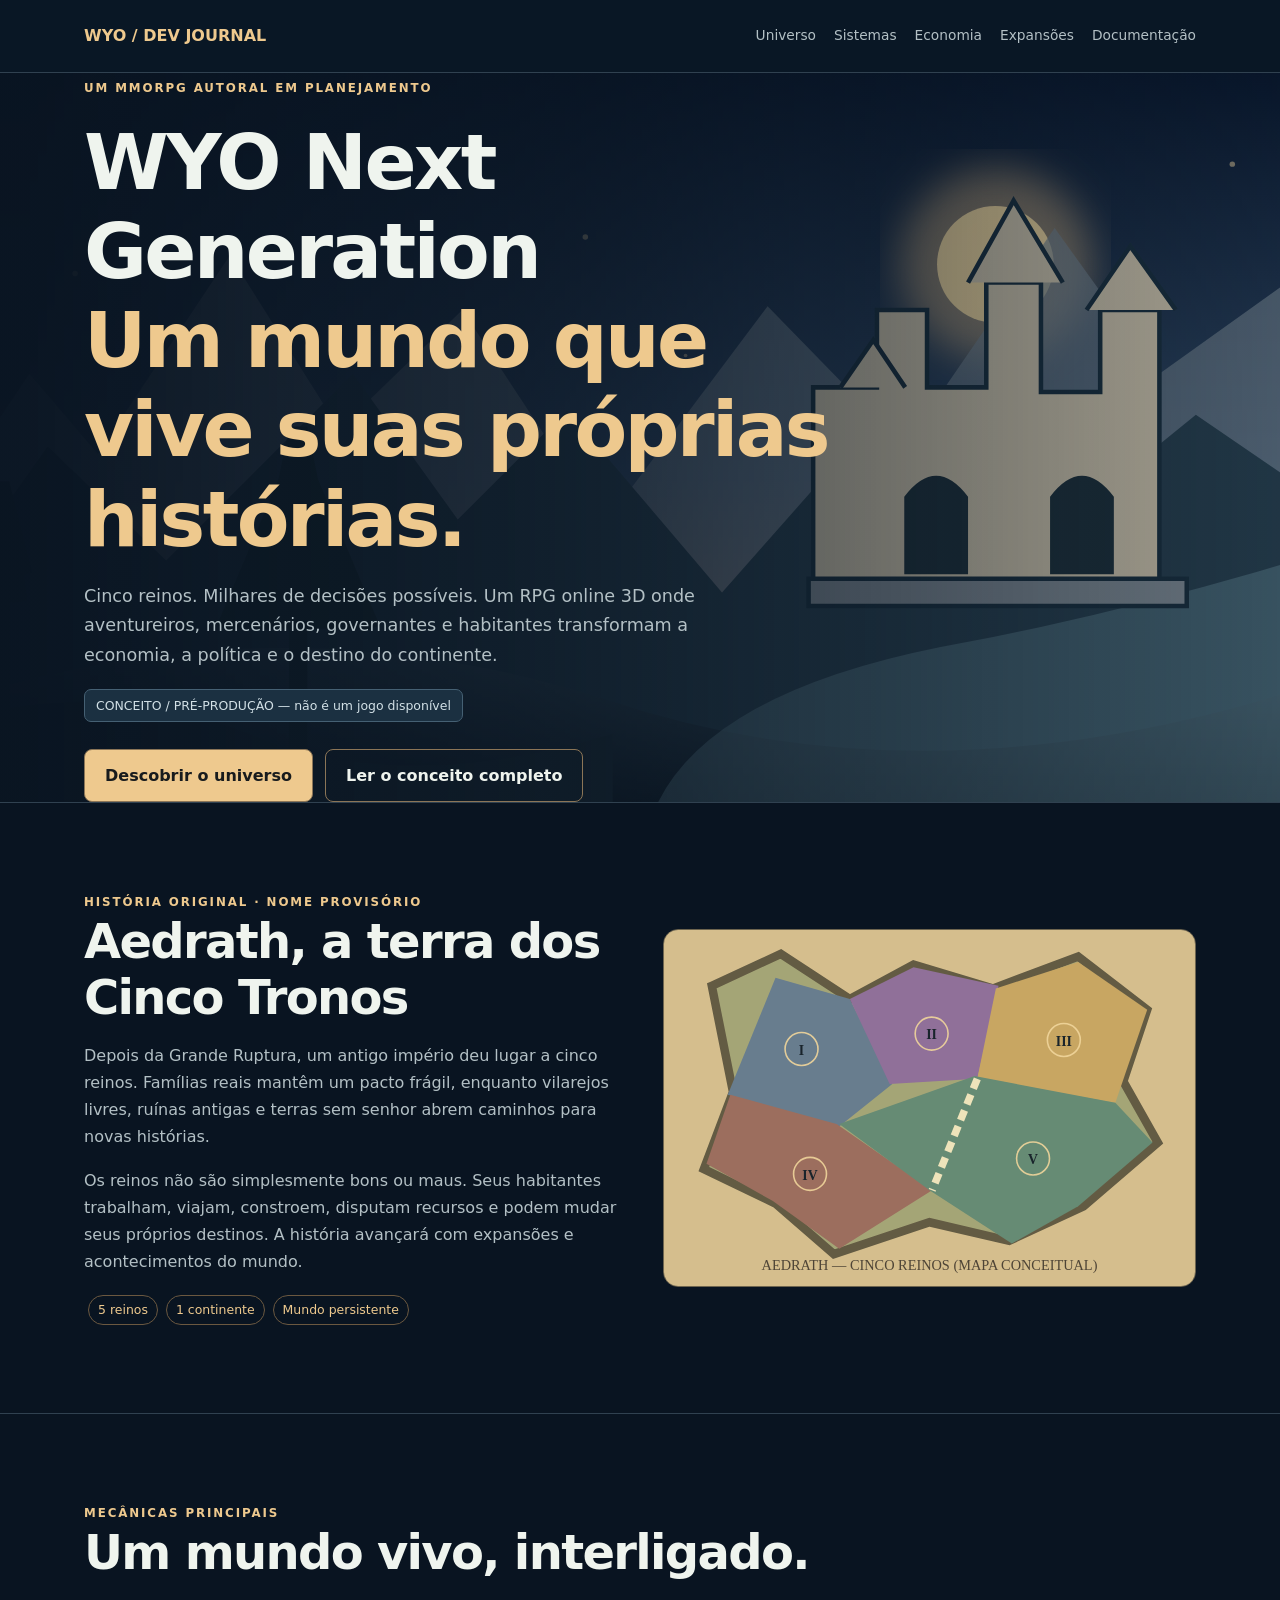
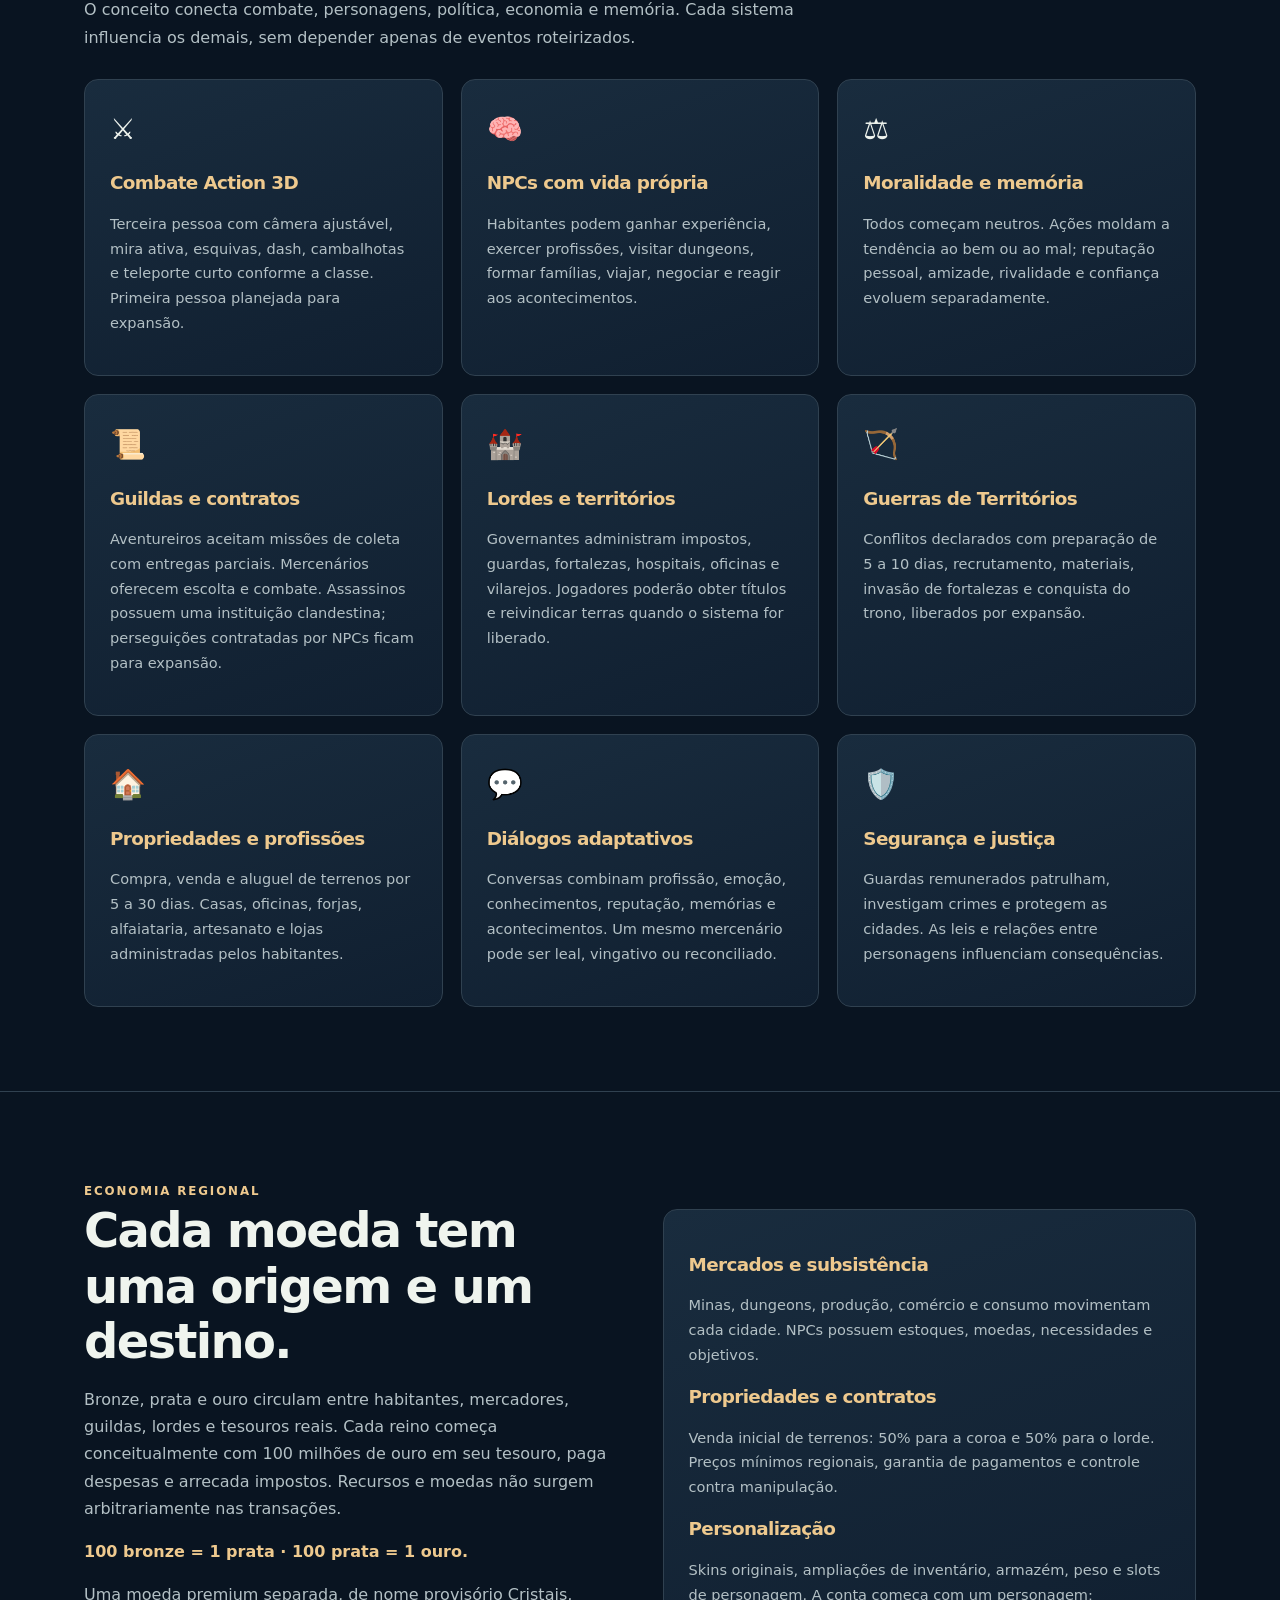
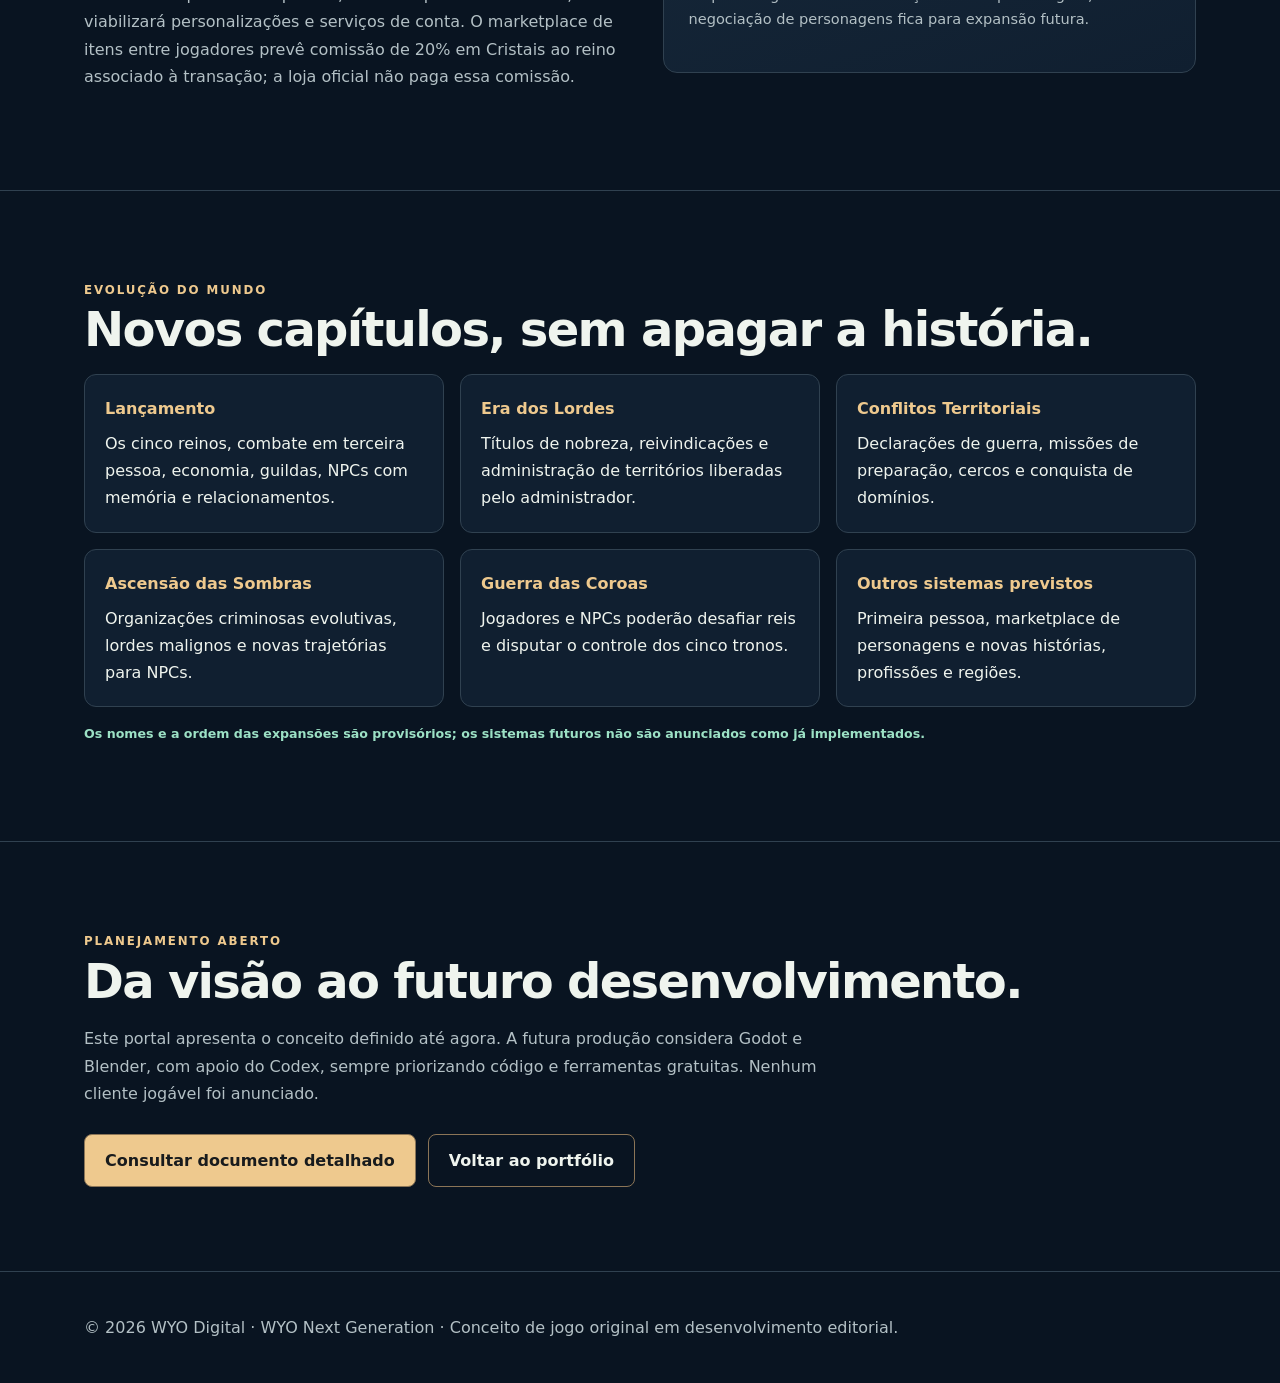
==== assets/mmorpg/index.html @ 7e78a0c2 "feat: adicionar página ilustrada de conceito MMORPG" ====
<!doctype html><html lang="pt-BR"><head><meta charset="utf-8"><meta name="viewport" content="width=device-width,initial-scale=1"><meta name="theme-color" content="#0a1421"><meta name="description" content="WYO Next Generation: conceito original de MMORPG 3D com cinco reinos, combate action, NPCs vivos, economia e política dinâmica."><title>WYO Next Generation — Um Mundo Vivo</title><style>
:root{--bg:#091421;--panel:#101f30;--panel2:#192c3e;--text:#eff4ee;--muted:#b3c0c5;--gold:#eec98e;--line:#304150;--mint:#9ce1c5}*{box-sizing:border-box}html{scroll-behavior:smooth}body{margin:0;background:var(--bg);font:16px/1.7 system-ui,-apple-system,Segoe UI,sans-serif;color:var(--text)}a{color:inherit;text-decoration:none}.wrap{max-width:1160px;margin:auto;padding:0 24px}header{position:sticky;top:0;z-index:5;background:#0a1826ee;backdrop-filter:blur(12px);border-bottom:1px solid var(--line)}header .wrap{display:flex;justify-content:space-between;align-items:center;gap:18px;min-height:72px}nav{display:flex;flex-wrap:wrap;gap:18px}nav a{color:var(--muted);font-size:.86rem}.brand{font-weight:800;color:var(--gold)}.hero{min-height:615px;background:linear-gradient(90deg,#091421f5 2%,#091421bc 40%,#09142125),url('hero.svg') center/cover;display:flex;align-items:center;border-bottom:1px solid var(--line)}.hero .wrap{width:100%}.eyebrow{font-weight:800;letter-spacing:.16em;text-transform:uppercase;font-size:.74rem;color:var(--gold)}h1,h2,h3{line-height:1.16;letter-spacing:-.035em}h1{font-size:clamp(2.6rem,6vw,5.4rem);max-width:780px;margin:18px 0}h2{font-size:clamp(1.85rem,3.8vw,3rem);margin:0 0 16px}h3{font-size:1.15rem;color:var(--gold)}p{color:var(--muted)}.lead{font-size:1.1rem;max-width:690px}.actions{display:flex;flex-wrap:wrap;gap:12px;margin-top:27px}.btn{display:inline-block;padding:12px 20px;border-radius:8px;font-weight:750;border:1px solid #8b7557}.btn.primary{background:var(--gold);color:#181b1d}.notice{display:inline-block;background:#1b3041;border:1px solid #456073;padding:5px 11px;border-radius:7px;color:#d2e0e6;font-size:.78rem}.section{padding:84px 0;border-bottom:1px solid var(--line)}.intro{max-width:780px}.grid{display:grid;grid-template-columns:repeat(3,minmax(0,1fr));gap:18px;margin-top:28px}.card{border:1px solid var(--line);border-radius:14px;padding:25px;background:linear-gradient(160deg,var(--panel2),var(--panel));min-height:185px}.card p{font-size:.91rem}.card .ico{font-size:1.8rem}.two{display:grid;grid-template-columns:1fr 1fr;align-items:center;gap:45px}.map{width:100%;border-radius:15px;border:1px solid #6e654f}.pill{display:inline-block;color:var(--gold);border:1px solid #6b5840;border-radius:20px;font-size:.78rem;padding:3px 9px;margin:4px}.steps{list-style:none;padding:0;display:grid;grid-template-columns:repeat(3,1fr);gap:16px}.steps li{background:var(--panel);border:1px solid var(--line);border-radius:12px;padding:20px}.steps strong{display:block;color:var(--gold);margin-bottom:8px}.meta{color:var(--mint);font-size:.79rem;font-weight:700}footer{padding:42px 0;color:var(--muted)}@media(max-width:760px){header .wrap{align-items:start;flex-direction:column;padding:14px 20px}nav{gap:10px}.hero{min-height:530px;background-position:60% center}.two,.grid,.steps{grid-template-columns:1fr}.section{padding:54px 0}.wrap{padding:0 19px}}
</style></head><body><header><div class="wrap"><a class="brand" href="/">WYO / DEV JOURNAL</a><nav aria-label="Navegação"><a href="#universo">Universo</a><a href="#sistemas">Sistemas</a><a href="#economia">Economia</a><a href="#expansoes">Expansões</a><a href="#documentacao">Documentação</a></nav></div></header>
<main><section class="hero"><div class="wrap"><span class="eyebrow">Um MMORPG autoral em planejamento</span><h1>WYO Next Generation<br><span style="color:var(--gold)">Um mundo que vive suas próprias histórias.</span></h1><p class="lead">Cinco reinos. Milhares de decisões possíveis. Um RPG online 3D onde aventureiros, mercenários, governantes e habitantes transformam a economia, a política e o destino do continente.</p><span class="notice">CONCEITO / PRÉ-PRODUÇÃO — não é um jogo disponível</span><div class="actions"><a class="btn primary" href="#sistemas">Descobrir o universo</a><a class="btn" href="#documentacao">Ler o conceito completo</a></div></div></section>
<section class="section" id="universo"><div class="wrap two"><div><span class="eyebrow">História original · Nome provisório</span><h2>Aedrath, a terra dos Cinco Tronos</h2><p>Depois da Grande Ruptura, um antigo império deu lugar a cinco reinos. Famílias reais mantêm um pacto frágil, enquanto vilarejos livres, ruínas antigas e terras sem senhor abrem caminhos para novas histórias.</p><p>Os reinos não são simplesmente bons ou maus. Seus habitantes trabalham, viajam, constroem, disputam recursos e podem mudar seus próprios destinos. A história avançará com expansões e acontecimentos do mundo.</p><span class="pill">5 reinos</span><span class="pill">1 continente</span><span class="pill">Mundo persistente</span></div><img class="map" src="mapa.svg" alt="Mapa conceitual ilustrativo com cinco regiões do continente de Aedrath"></div></section>
<section class="section" id="sistemas"><div class="wrap"><span class="eyebrow">Mecânicas principais</span><h2>Um mundo vivo, interligado.</h2><p class="intro">O conceito conecta combate, personagens, política, economia e memória. Cada sistema influencia os demais, sem depender apenas de eventos roteirizados.</p><div class="grid">
<article class="card"><div class="ico">⚔️</div><h3>Combate Action 3D</h3><p>Terceira pessoa com câmera ajustável, mira ativa, esquivas, dash, cambalhotas e teleporte curto conforme a classe. Primeira pessoa planejada para expansão.</p></article>
<article class="card"><div class="ico">🧠</div><h3>NPCs com vida própria</h3><p>Habitantes podem ganhar experiência, exercer profissões, visitar dungeons, formar famílias, viajar, negociar e reagir aos acontecimentos.</p></article>
<article class="card"><div class="ico">⚖️</div><h3>Moralidade e memória</h3><p>Todos começam neutros. Ações moldam a tendência ao bem ou ao mal; reputação pessoal, amizade, rivalidade e confiança evoluem separadamente.</p></article>
<article class="card"><div class="ico">📜</div><h3>Guildas e contratos</h3><p>Aventureiros aceitam missões de coleta com entregas parciais. Mercenários oferecem escolta e combate. Assassinos possuem uma instituição clandestina; perseguições contratadas por NPCs ficam para expansão.</p></article>
<article class="card"><div class="ico">🏰</div><h3>Lordes e territórios</h3><p>Governantes administram impostos, guardas, fortalezas, hospitais, oficinas e vilarejos. Jogadores poderão obter títulos e reivindicar terras quando o sistema for liberado.</p></article>
<article class="card"><div class="ico">🏹</div><h3>Guerras de Territórios</h3><p>Conflitos declarados com preparação de 5 a 10 dias, recrutamento, materiais, invasão de fortalezas e conquista do trono, liberados por expansão.</p></article>
<article class="card"><div class="ico">🏠</div><h3>Propriedades e profissões</h3><p>Compra, venda e aluguel de terrenos por 5 a 30 dias. Casas, oficinas, forjas, alfaiataria, artesanato e lojas administradas pelos habitantes.</p></article>
<article class="card"><div class="ico">💬</div><h3>Diálogos adaptativos</h3><p>Conversas combinam profissão, emoção, conhecimentos, reputação, memórias e acontecimentos. Um mesmo mercenário pode ser leal, vingativo ou reconciliado.</p></article>
<article class="card"><div class="ico">🛡️</div><h3>Segurança e justiça</h3><p>Guardas remunerados patrulham, investigam crimes e protegem as cidades. As leis e relações entre personagens influenciam consequências.</p></article>
</div></div></section>
<section class="section" id="economia"><div class="wrap two"><div><span class="eyebrow">Economia regional</span><h2>Cada moeda tem uma origem e um destino.</h2><p>Bronze, prata e ouro circulam entre habitantes, mercadores, guildas, lordes e tesouros reais. Cada reino começa conceitualmente com 100 milhões de ouro em seu tesouro, paga despesas e arrecada impostos. Recursos e moedas não surgem arbitrariamente nas transações.</p><p><strong style="color:var(--gold)">100 bronze = 1 prata · 100 prata = 1 ouro.</strong></p><p>Uma moeda premium separada, de nome provisório Cristais, viabilizará personalizações e serviços de conta. O marketplace de itens entre jogadores prevê comissão de 20% em Cristais ao reino associado à transação; a loja oficial não paga essa comissão.</p></div><div class="card"><h3>Mercados e subsistência</h3><p>Minas, dungeons, produção, comércio e consumo movimentam cada cidade. NPCs possuem estoques, moedas, necessidades e objetivos.</p><h3>Propriedades e contratos</h3><p>Venda inicial de terrenos: 50% para a coroa e 50% para o lorde. Preços mínimos regionais, garantia de pagamentos e controle contra manipulação.</p><h3>Personalização</h3><p>Skins originais, ampliações de inventário, armazém, peso e slots de personagem. A conta começa com um personagem; negociação de personagens fica para expansão futura.</p></div></div></section>
<section class="section" id="expansoes"><div class="wrap"><span class="eyebrow">Evolução do mundo</span><h2>Novos capítulos, sem apagar a história.</h2><ol class="steps"><li><strong>Lançamento</strong>Os cinco reinos, combate em terceira pessoa, economia, guildas, NPCs com memória e relacionamentos.</li><li><strong>Era dos Lordes</strong>Títulos de nobreza, reivindicações e administração de territórios liberadas pelo administrador.</li><li><strong>Conflitos Territoriais</strong>Declarações de guerra, missões de preparação, cercos e conquista de domínios.</li><li><strong>Ascensão das Sombras</strong>Organizações criminosas evolutivas, lordes malignos e novas trajetórias para NPCs.</li><li><strong>Guerra das Coroas</strong>Jogadores e NPCs poderão desafiar reis e disputar o controle dos cinco tronos.</li><li><strong>Outros sistemas previstos</strong>Primeira pessoa, marketplace de personagens e novas histórias, profissões e regiões.</li></ol><p class="meta">Os nomes e a ordem das expansões são provisórios; os sistemas futuros não são anunciados como já implementados.</p></div></section>
<section class="section" id="documentacao"><div class="wrap"><span class="eyebrow">Planejamento aberto</span><h2>Da visão ao futuro desenvolvimento.</h2><p class="intro">Este portal apresenta o conceito definido até agora. A futura produção considera Godot e Blender, com apoio do Codex, sempre priorizando código e ferramentas gratuitas. Nenhum cliente jogável foi anunciado.</p><div class="actions"><a class="btn primary" href="/post.html?id=conceito-mmorpg-mundo-vivo">Consultar documento detalhado</a><a class="btn" href="/">Voltar ao portfólio</a></div></div></section></main><footer><div class="wrap">© 2026 WYO Digital · WYO Next Generation · Conceito de jogo original em desenvolvimento editorial.</div></footer></body></html>
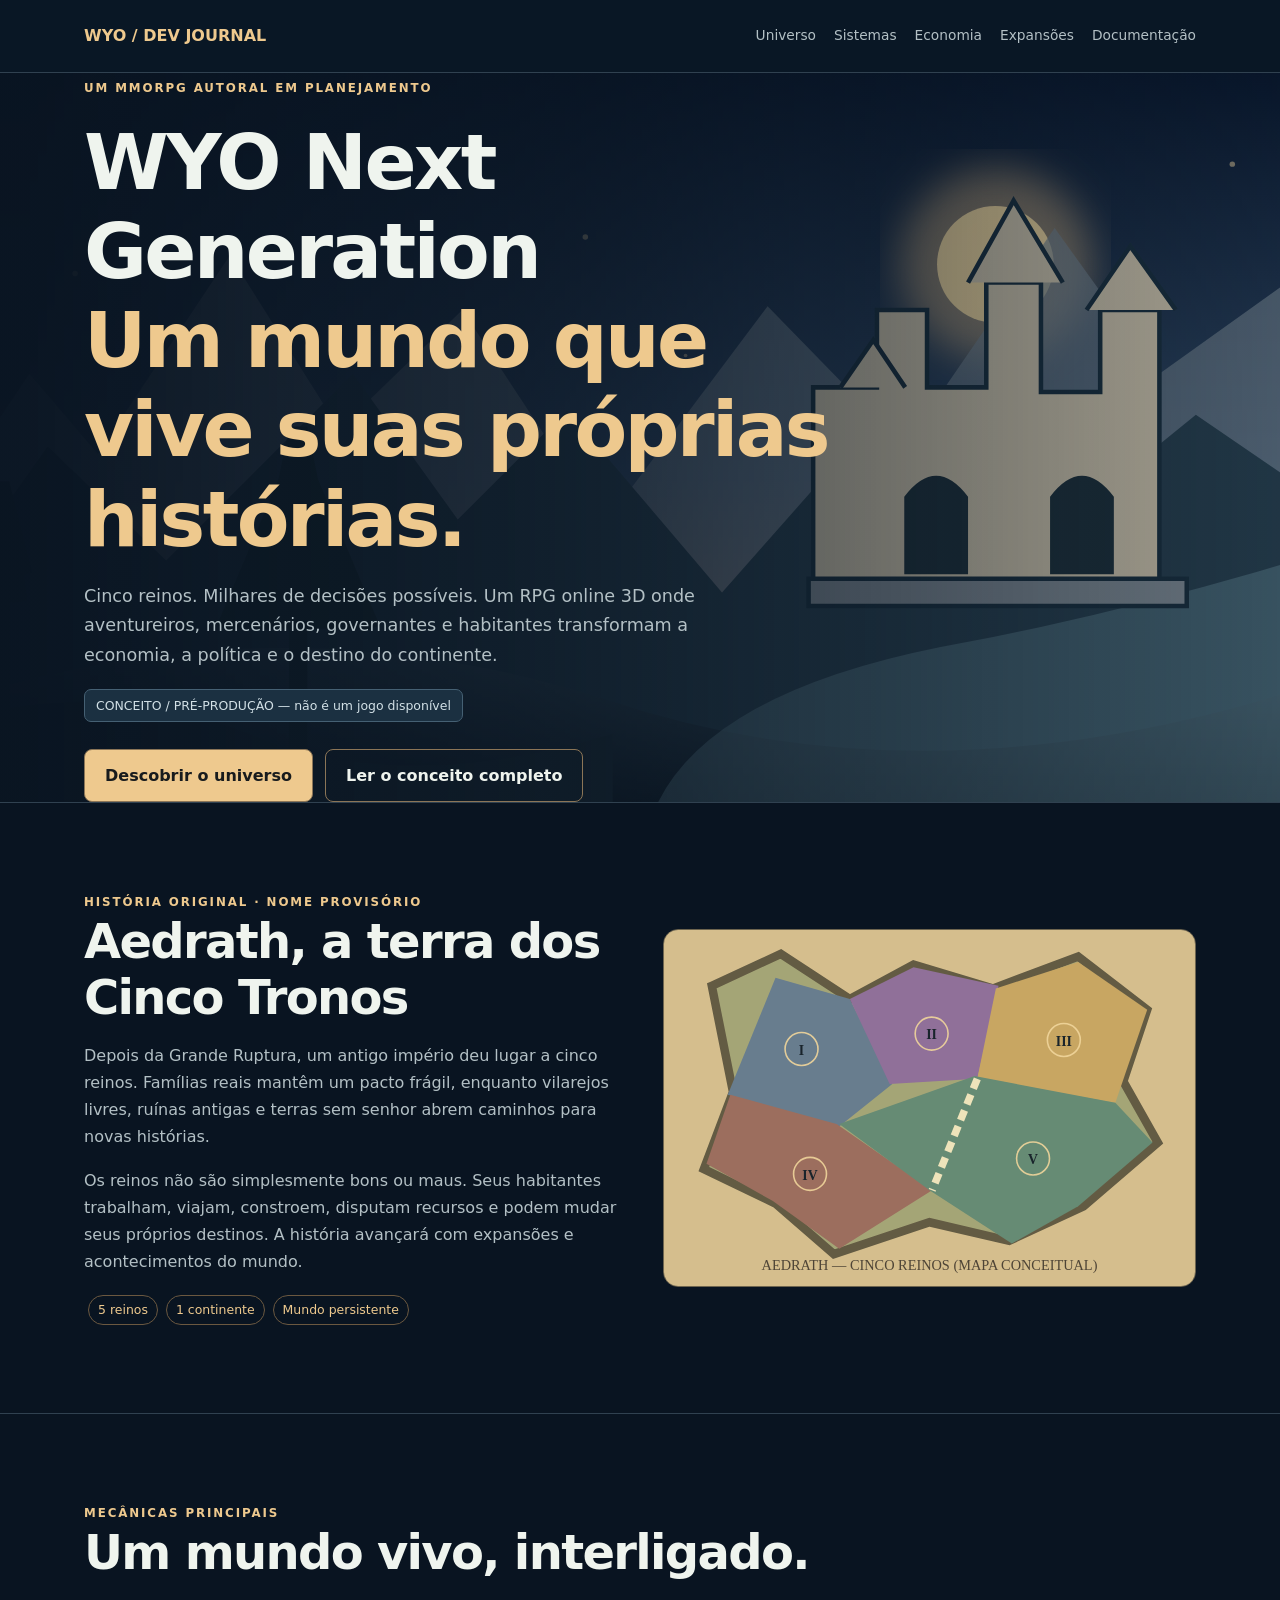
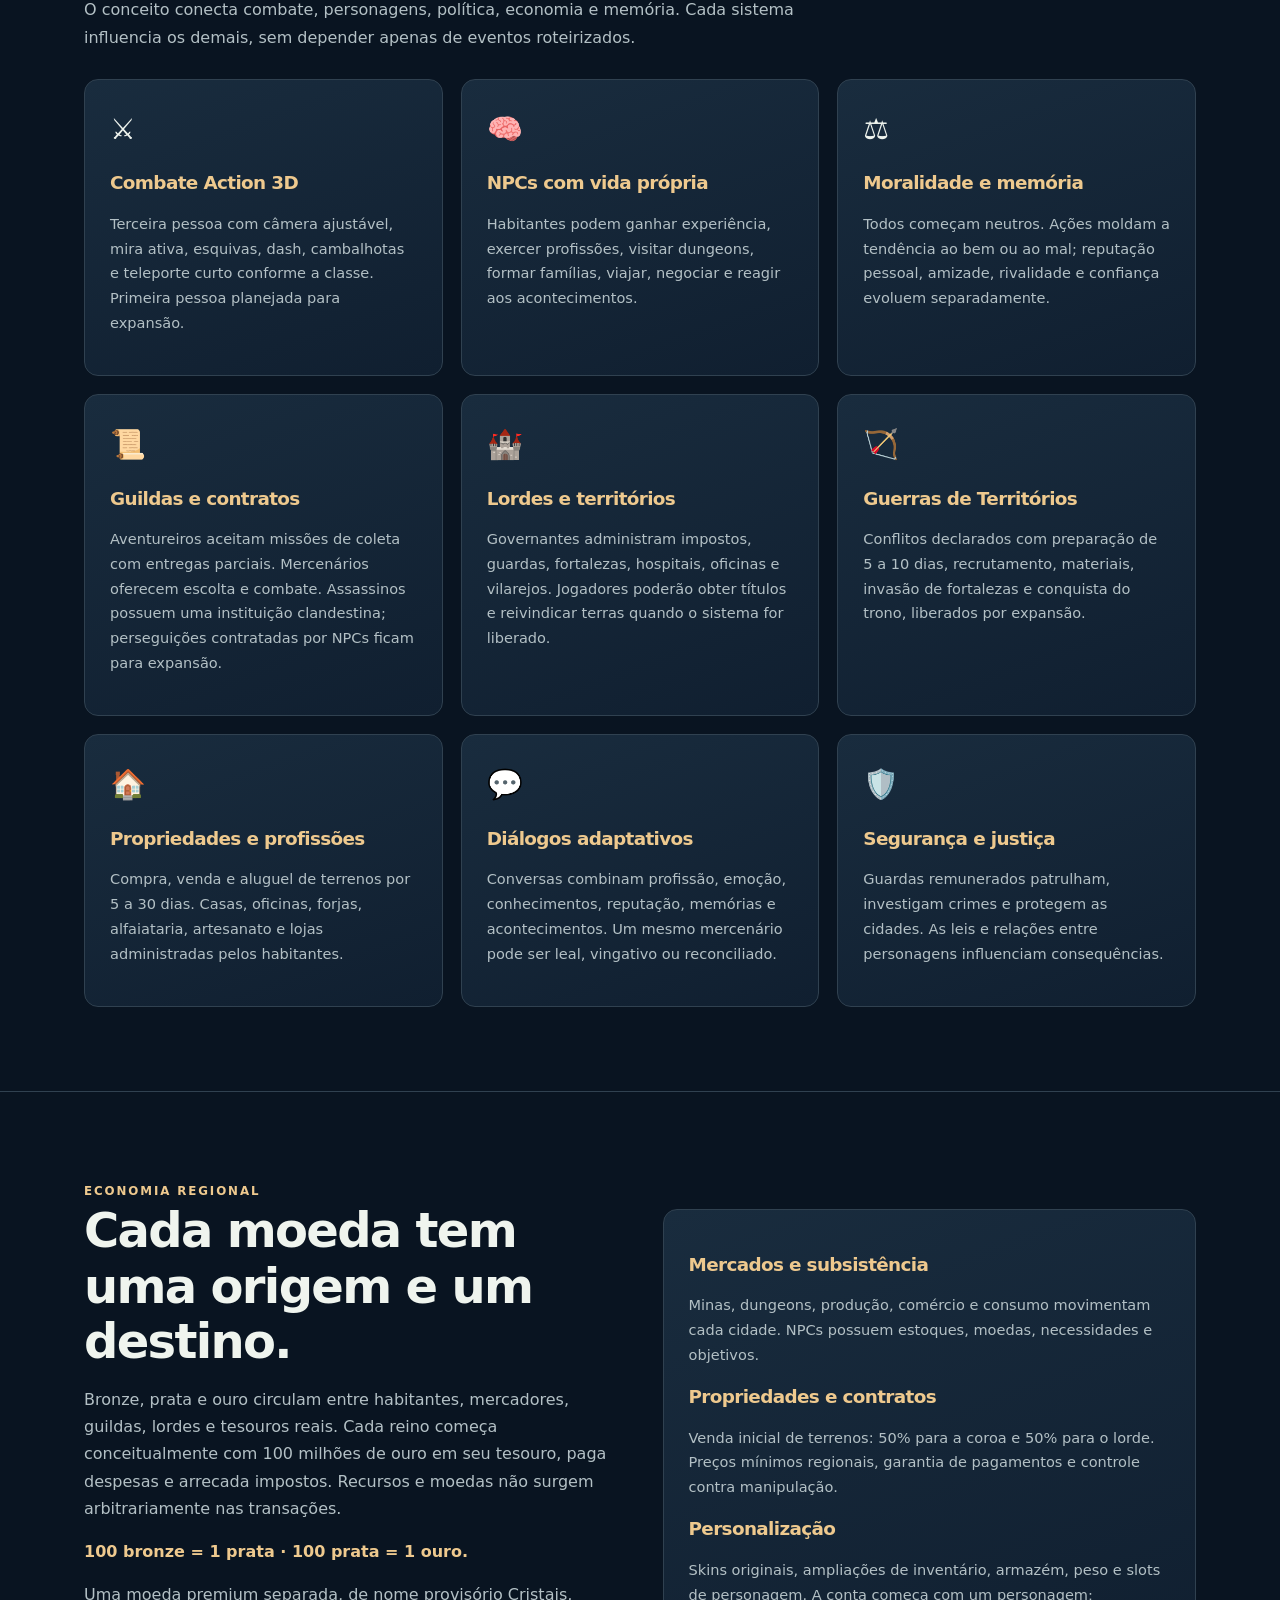
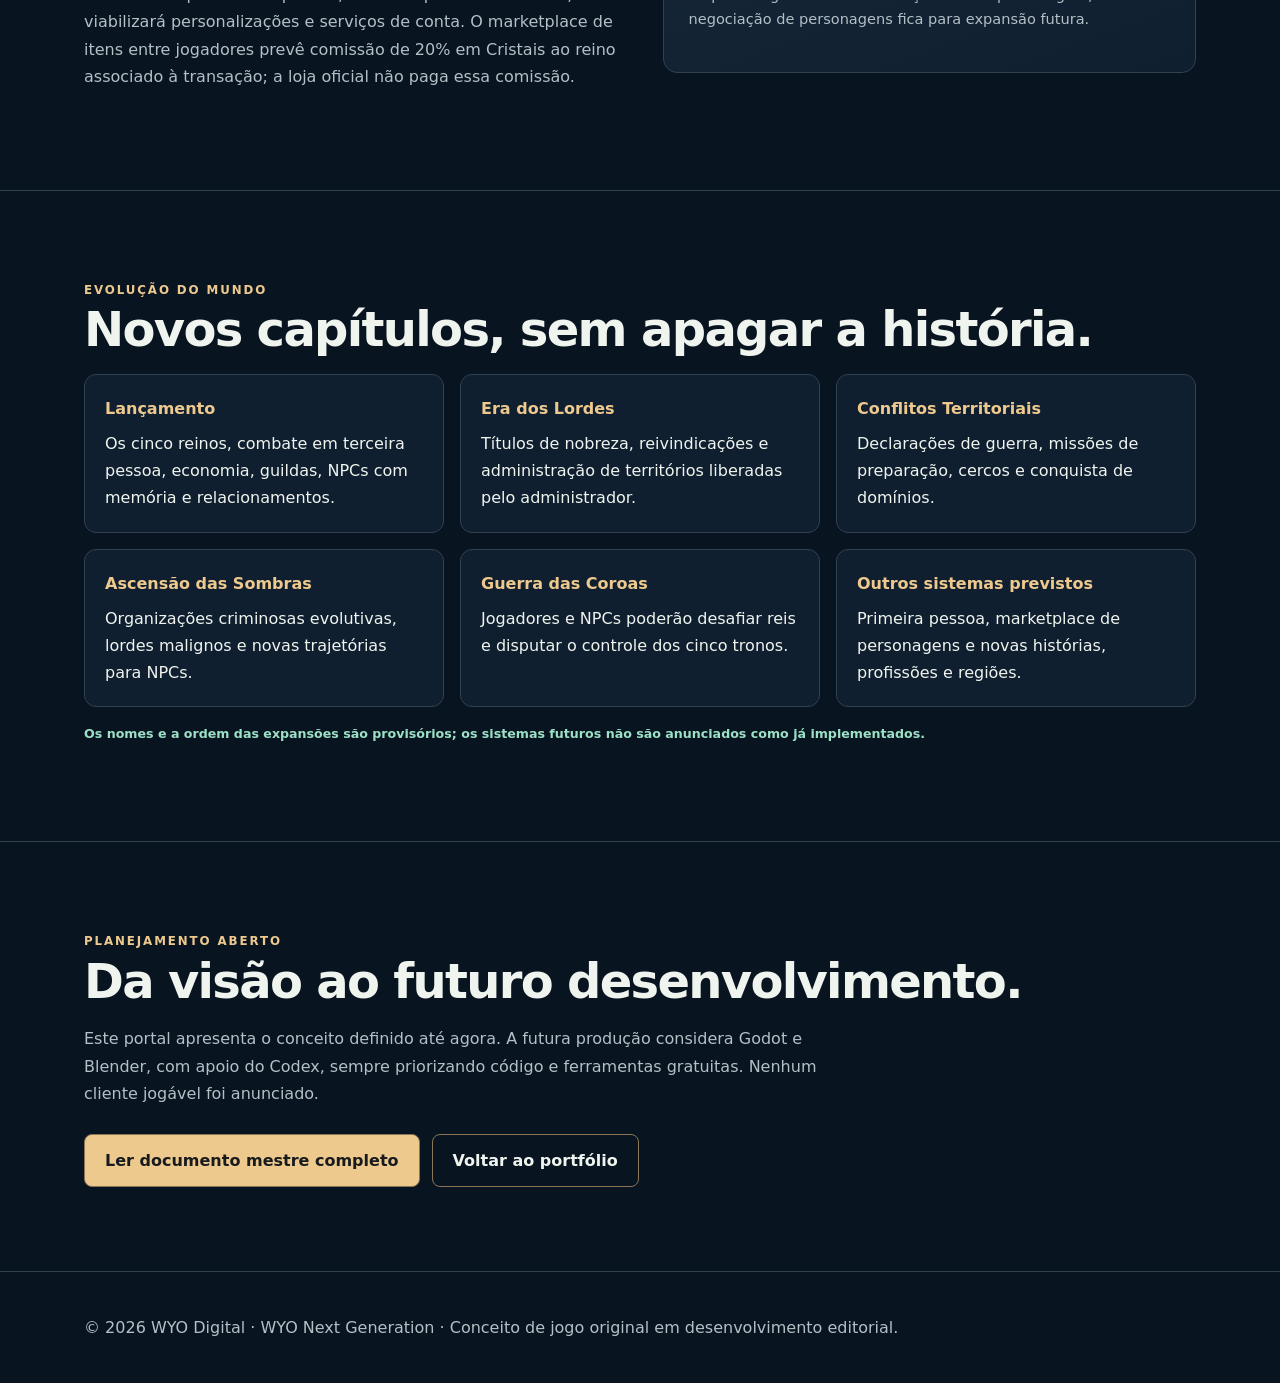
==== commit 541a2f5b: "feat(mmorpg): vincular landing page ao documento mestre completo" ====
--- a/assets/mmorpg/index.html
+++ b/assets/mmorpg/index.html
@@ -16,4 +16,4 @@
 </div></div></section>
 <section class="section" id="economia"><div class="wrap two"><div><span class="eyebrow">Economia regional</span><h2>Cada moeda tem uma origem e um destino.</h2><p>Bronze, prata e ouro circulam entre habitantes, mercadores, guildas, lordes e tesouros reais. Cada reino começa conceitualmente com 100 milhões de ouro em seu tesouro, paga despesas e arrecada impostos. Recursos e moedas não surgem arbitrariamente nas transações.</p><p><strong style="color:var(--gold)">100 bronze = 1 prata · 100 prata = 1 ouro.</strong></p><p>Uma moeda premium separada, de nome provisório Cristais, viabilizará personalizações e serviços de conta. O marketplace de itens entre jogadores prevê comissão de 20% em Cristais ao reino associado à transação; a loja oficial não paga essa comissão.</p></div><div class="card"><h3>Mercados e subsistência</h3><p>Minas, dungeons, produção, comércio e consumo movimentam cada cidade. NPCs possuem estoques, moedas, necessidades e objetivos.</p><h3>Propriedades e contratos</h3><p>Venda inicial de terrenos: 50% para a coroa e 50% para o lorde. Preços mínimos regionais, garantia de pagamentos e controle contra manipulação.</p><h3>Personalização</h3><p>Skins originais, ampliações de inventário, armazém, peso e slots de personagem. A conta começa com um personagem; negociação de personagens fica para expansão futura.</p></div></div></section>
 <section class="section" id="expansoes"><div class="wrap"><span class="eyebrow">Evolução do mundo</span><h2>Novos capítulos, sem apagar a história.</h2><ol class="steps"><li><strong>Lançamento</strong>Os cinco reinos, combate em terceira pessoa, economia, guildas, NPCs com memória e relacionamentos.</li><li><strong>Era dos Lordes</strong>Títulos de nobreza, reivindicações e administração de territórios liberadas pelo administrador.</li><li><strong>Conflitos Territoriais</strong>Declarações de guerra, missões de preparação, cercos e conquista de domínios.</li><li><strong>Ascensão das Sombras</strong>Organizações criminosas evolutivas, lordes malignos e novas trajetórias para NPCs.</li><li><strong>Guerra das Coroas</strong>Jogadores e NPCs poderão desafiar reis e disputar o controle dos cinco tronos.</li><li><strong>Outros sistemas previstos</strong>Primeira pessoa, marketplace de personagens e novas histórias, profissões e regiões.</li></ol><p class="meta">Os nomes e a ordem das expansões são provisórios; os sistemas futuros não são anunciados como já implementados.</p></div></section>
-<section class="section" id="documentacao"><div class="wrap"><span class="eyebrow">Planejamento aberto</span><h2>Da visão ao futuro desenvolvimento.</h2><p class="intro">Este portal apresenta o conceito definido até agora. A futura produção considera Godot e Blender, com apoio do Codex, sempre priorizando código e ferramentas gratuitas. Nenhum cliente jogável foi anunciado.</p><div class="actions"><a class="btn primary" href="/post.html?id=conceito-mmorpg-mundo-vivo">Consultar documento detalhado</a><a class="btn" href="/">Voltar ao portfólio</a></div></div></section></main><footer><div class="wrap">© 2026 WYO Digital · WYO Next Generation · Conceito de jogo original em desenvolvimento editorial.</div></footer></body></html>+<section class="section" id="documentacao"><div class="wrap"><span class="eyebrow">Planejamento aberto</span><h2>Da visão ao futuro desenvolvimento.</h2><p class="intro">Este portal apresenta o conceito definido até agora. A futura produção considera Godot e Blender, com apoio do Codex, sempre priorizando código e ferramentas gratuitas. Nenhum cliente jogável foi anunciado.</p><div class="actions"><a class="btn primary" href="./conceito.html">Ler documento mestre completo</a><a class="btn" href="/">Voltar ao portfólio</a></div></div></section></main><footer><div class="wrap">© 2026 WYO Digital · WYO Next Generation · Conceito de jogo original em desenvolvimento editorial.</div></footer></body></html>
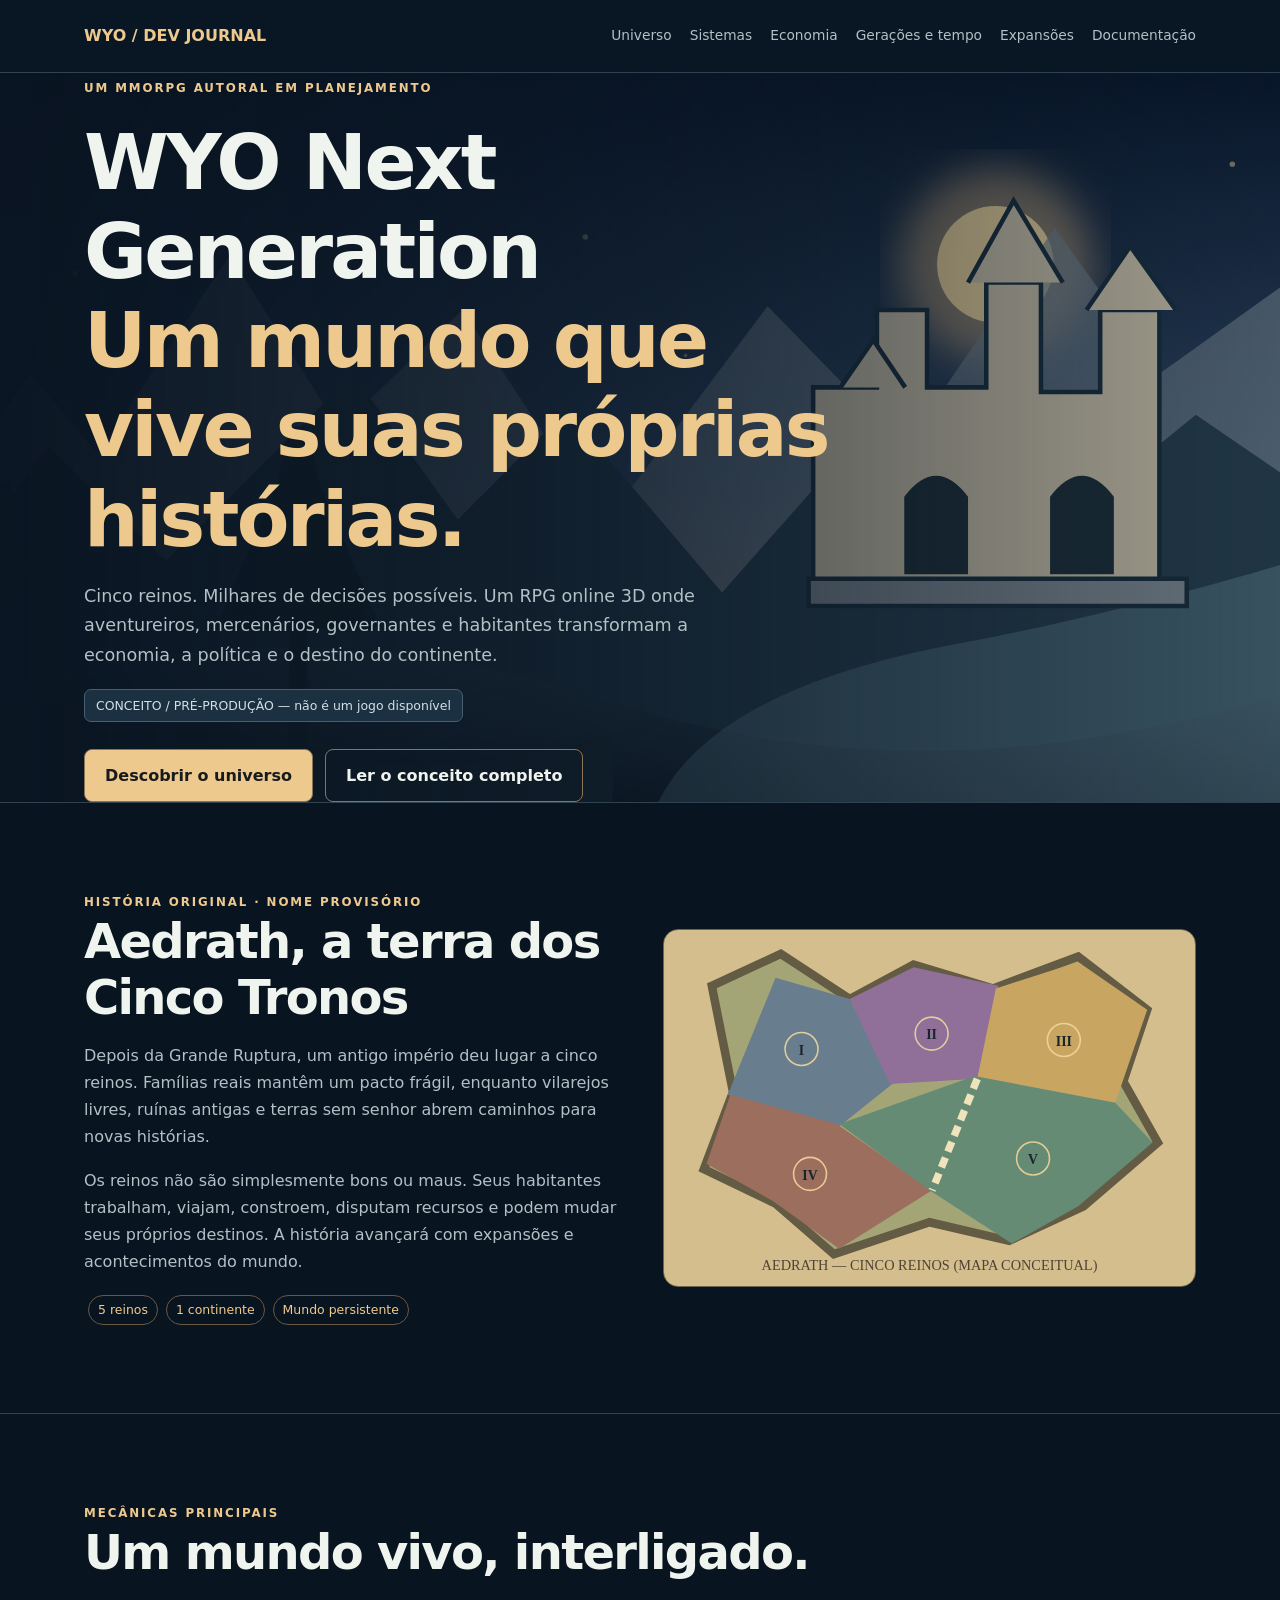
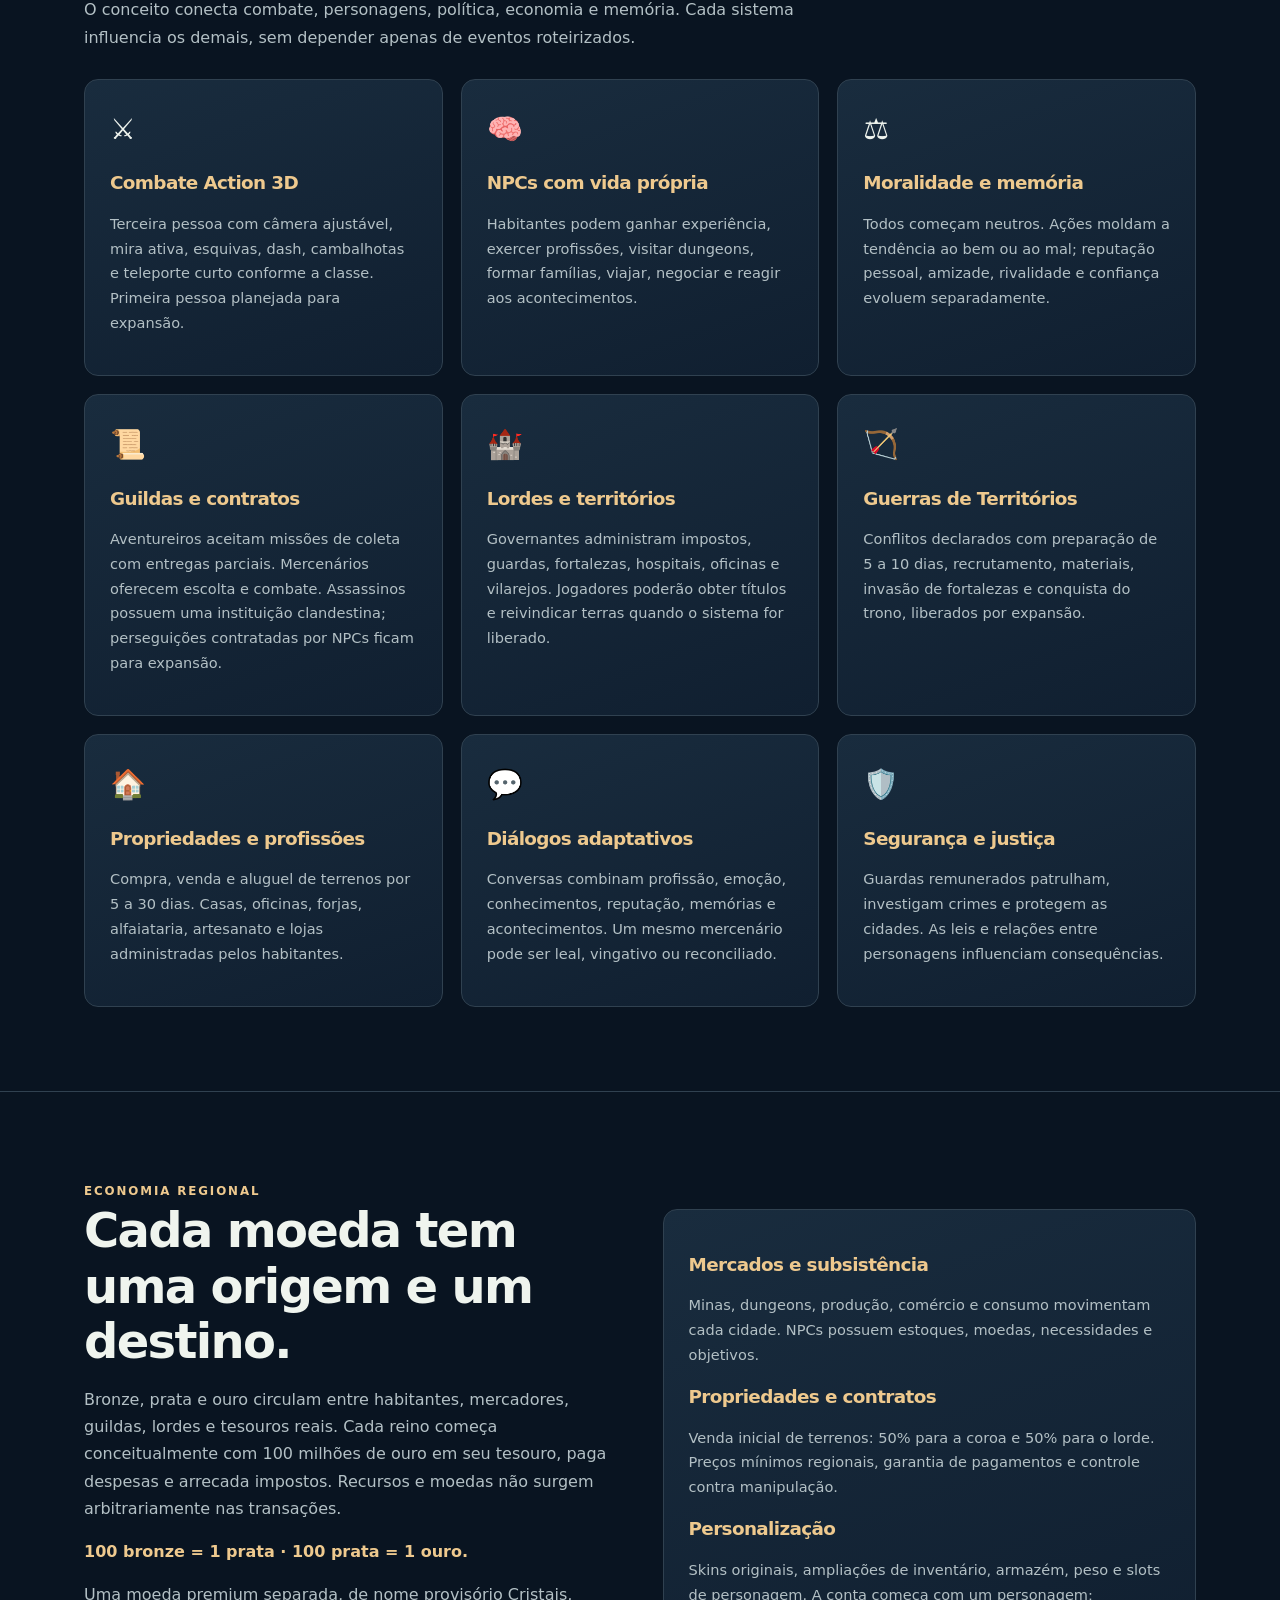
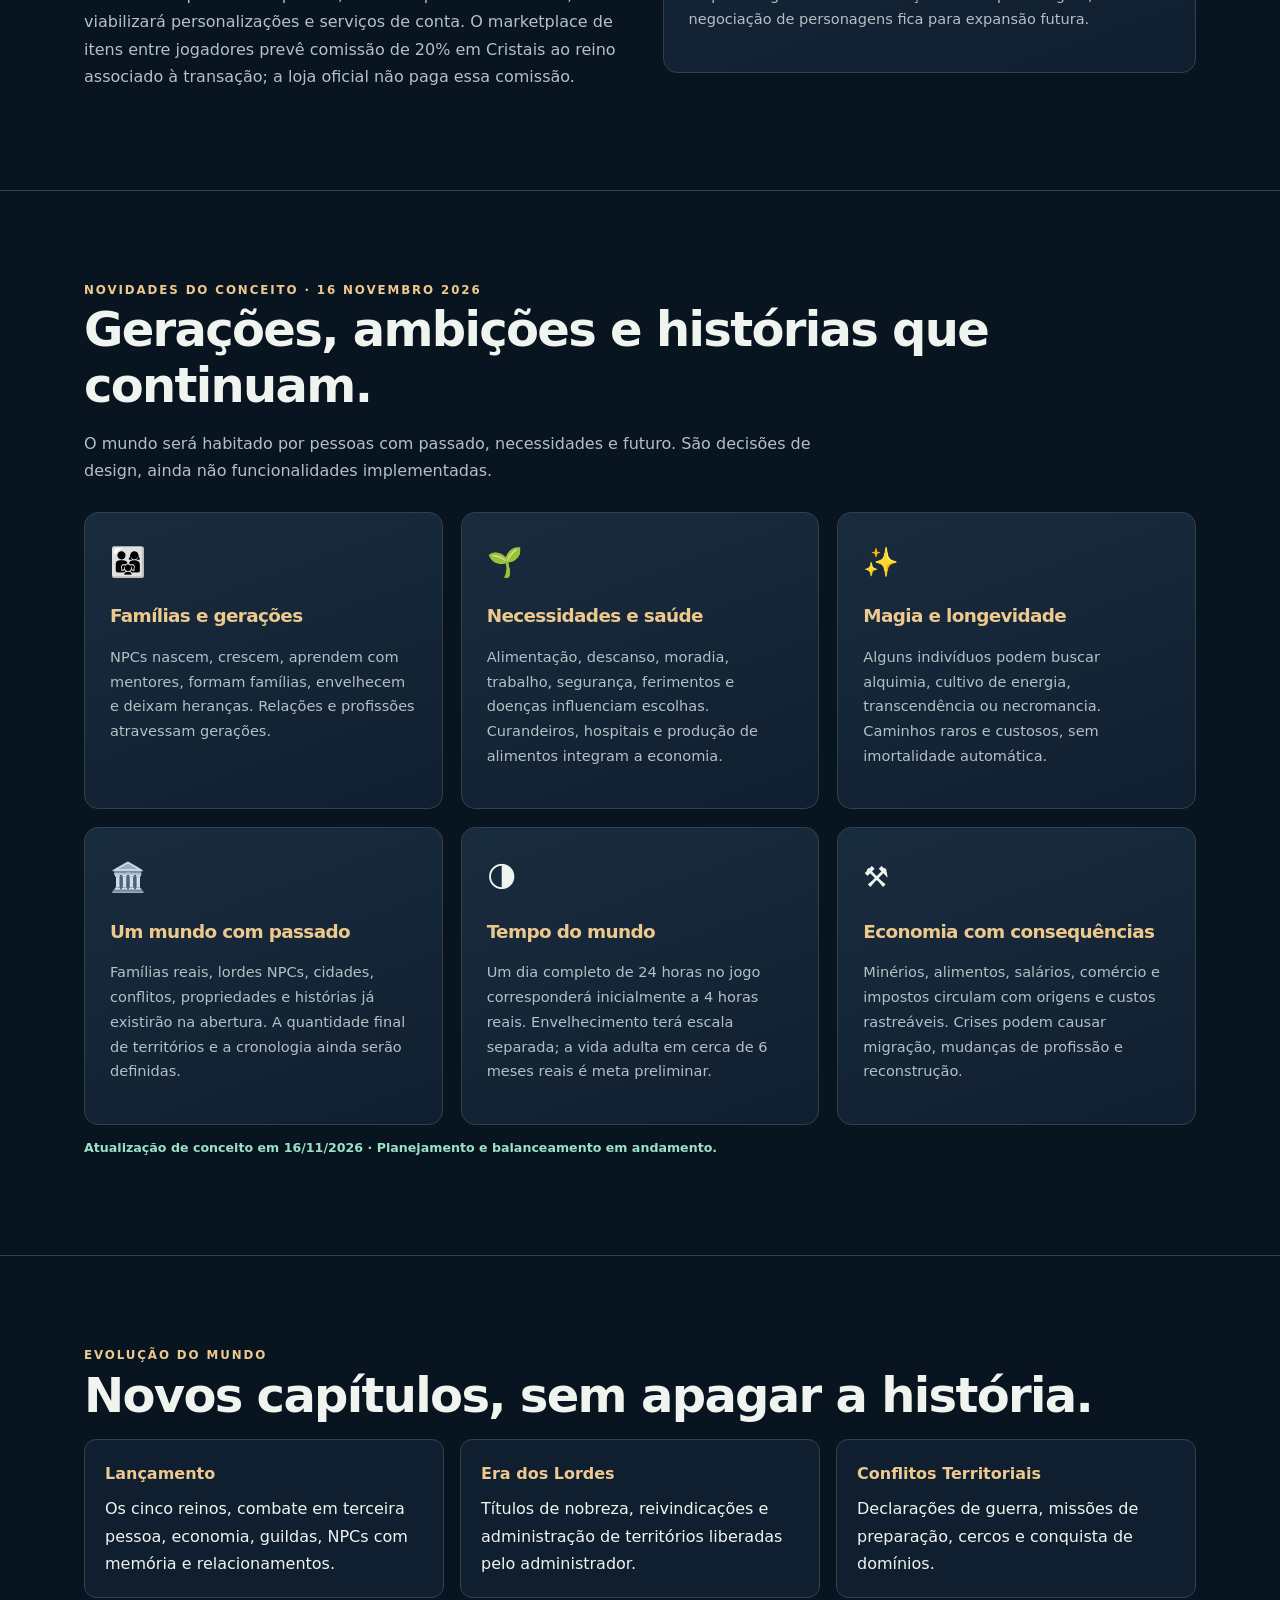
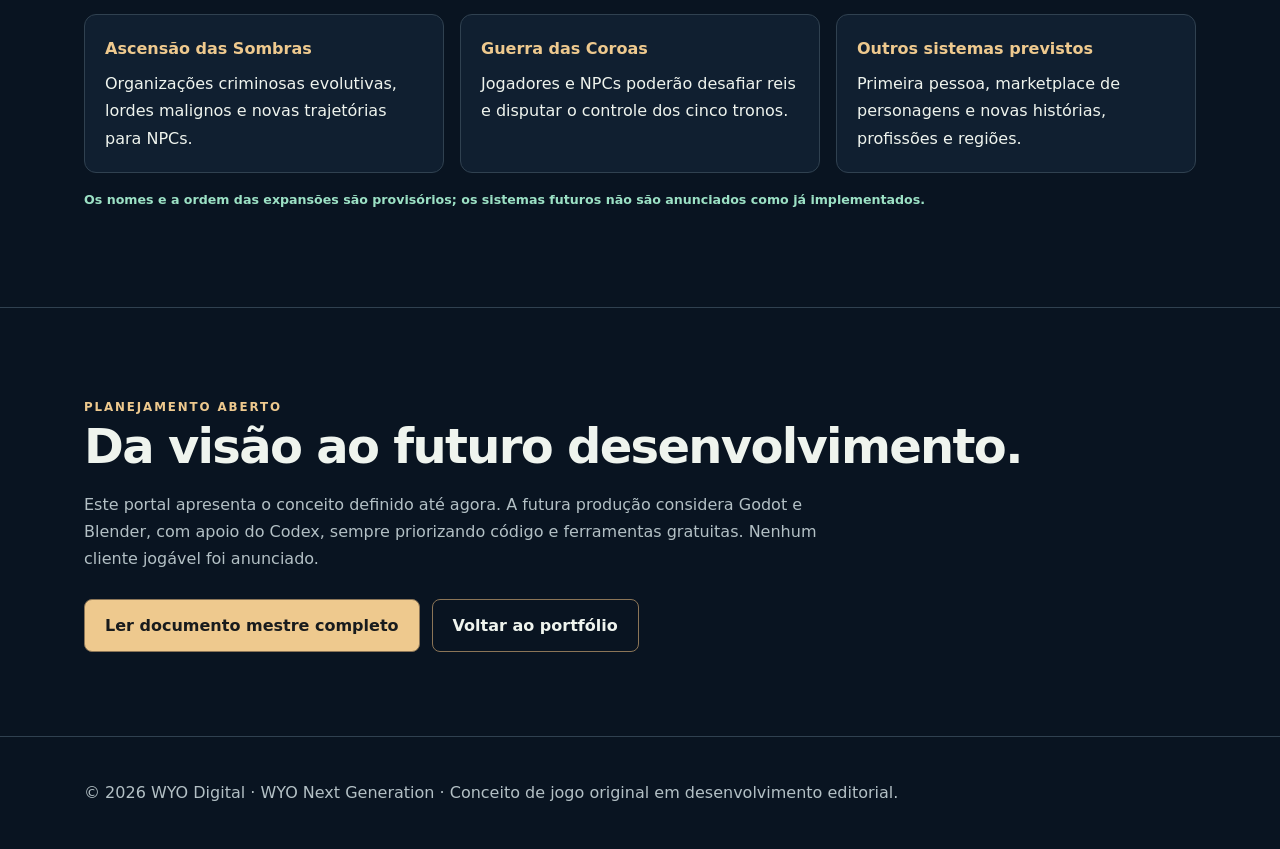
==== commit 59b28fea: "site: atualizar landing page MMORPG com mundo vivo e geracoes" ====
--- a/assets/mmorpg/index.html
+++ b/assets/mmorpg/index.html
@@ -1,6 +1,6 @@
 <!doctype html><html lang="pt-BR"><head><meta charset="utf-8"><meta name="viewport" content="width=device-width,initial-scale=1"><meta name="theme-color" content="#0a1421"><meta name="description" content="WYO Next Generation: conceito original de MMORPG 3D com cinco reinos, combate action, NPCs vivos, economia e política dinâmica."><title>WYO Next Generation — Um Mundo Vivo</title><style>
 :root{--bg:#091421;--panel:#101f30;--panel2:#192c3e;--text:#eff4ee;--muted:#b3c0c5;--gold:#eec98e;--line:#304150;--mint:#9ce1c5}*{box-sizing:border-box}html{scroll-behavior:smooth}body{margin:0;background:var(--bg);font:16px/1.7 system-ui,-apple-system,Segoe UI,sans-serif;color:var(--text)}a{color:inherit;text-decoration:none}.wrap{max-width:1160px;margin:auto;padding:0 24px}header{position:sticky;top:0;z-index:5;background:#0a1826ee;backdrop-filter:blur(12px);border-bottom:1px solid var(--line)}header .wrap{display:flex;justify-content:space-between;align-items:center;gap:18px;min-height:72px}nav{display:flex;flex-wrap:wrap;gap:18px}nav a{color:var(--muted);font-size:.86rem}.brand{font-weight:800;color:var(--gold)}.hero{min-height:615px;background:linear-gradient(90deg,#091421f5 2%,#091421bc 40%,#09142125),url('hero.svg') center/cover;display:flex;align-items:center;border-bottom:1px solid var(--line)}.hero .wrap{width:100%}.eyebrow{font-weight:800;letter-spacing:.16em;text-transform:uppercase;font-size:.74rem;color:var(--gold)}h1,h2,h3{line-height:1.16;letter-spacing:-.035em}h1{font-size:clamp(2.6rem,6vw,5.4rem);max-width:780px;margin:18px 0}h2{font-size:clamp(1.85rem,3.8vw,3rem);margin:0 0 16px}h3{font-size:1.15rem;color:var(--gold)}p{color:var(--muted)}.lead{font-size:1.1rem;max-width:690px}.actions{display:flex;flex-wrap:wrap;gap:12px;margin-top:27px}.btn{display:inline-block;padding:12px 20px;border-radius:8px;font-weight:750;border:1px solid #8b7557}.btn.primary{background:var(--gold);color:#181b1d}.notice{display:inline-block;background:#1b3041;border:1px solid #456073;padding:5px 11px;border-radius:7px;color:#d2e0e6;font-size:.78rem}.section{padding:84px 0;border-bottom:1px solid var(--line)}.intro{max-width:780px}.grid{display:grid;grid-template-columns:repeat(3,minmax(0,1fr));gap:18px;margin-top:28px}.card{border:1px solid var(--line);border-radius:14px;padding:25px;background:linear-gradient(160deg,var(--panel2),var(--panel));min-height:185px}.card p{font-size:.91rem}.card .ico{font-size:1.8rem}.two{display:grid;grid-template-columns:1fr 1fr;align-items:center;gap:45px}.map{width:100%;border-radius:15px;border:1px solid #6e654f}.pill{display:inline-block;color:var(--gold);border:1px solid #6b5840;border-radius:20px;font-size:.78rem;padding:3px 9px;margin:4px}.steps{list-style:none;padding:0;display:grid;grid-template-columns:repeat(3,1fr);gap:16px}.steps li{background:var(--panel);border:1px solid var(--line);border-radius:12px;padding:20px}.steps strong{display:block;color:var(--gold);margin-bottom:8px}.meta{color:var(--mint);font-size:.79rem;font-weight:700}footer{padding:42px 0;color:var(--muted)}@media(max-width:760px){header .wrap{align-items:start;flex-direction:column;padding:14px 20px}nav{gap:10px}.hero{min-height:530px;background-position:60% center}.two,.grid,.steps{grid-template-columns:1fr}.section{padding:54px 0}.wrap{padding:0 19px}}
-</style></head><body><header><div class="wrap"><a class="brand" href="/">WYO / DEV JOURNAL</a><nav aria-label="Navegação"><a href="#universo">Universo</a><a href="#sistemas">Sistemas</a><a href="#economia">Economia</a><a href="#expansoes">Expansões</a><a href="#documentacao">Documentação</a></nav></div></header>
+</style></head><body><header><div class="wrap"><a class="brand" href="/">WYO / DEV JOURNAL</a><nav aria-label="Navegação"><a href="#universo">Universo</a><a href="#sistemas">Sistemas</a><a href="#economia">Economia</a><a href="#geracoes">Gerações e tempo</a><a href="#expansoes">Expansões</a><a href="#documentacao">Documentação</a></nav></div></header>
 <main><section class="hero"><div class="wrap"><span class="eyebrow">Um MMORPG autoral em planejamento</span><h1>WYO Next Generation<br><span style="color:var(--gold)">Um mundo que vive suas próprias histórias.</span></h1><p class="lead">Cinco reinos. Milhares de decisões possíveis. Um RPG online 3D onde aventureiros, mercenários, governantes e habitantes transformam a economia, a política e o destino do continente.</p><span class="notice">CONCEITO / PRÉ-PRODUÇÃO — não é um jogo disponível</span><div class="actions"><a class="btn primary" href="#sistemas">Descobrir o universo</a><a class="btn" href="#documentacao">Ler o conceito completo</a></div></div></section>
 <section class="section" id="universo"><div class="wrap two"><div><span class="eyebrow">História original · Nome provisório</span><h2>Aedrath, a terra dos Cinco Tronos</h2><p>Depois da Grande Ruptura, um antigo império deu lugar a cinco reinos. Famílias reais mantêm um pacto frágil, enquanto vilarejos livres, ruínas antigas e terras sem senhor abrem caminhos para novas histórias.</p><p>Os reinos não são simplesmente bons ou maus. Seus habitantes trabalham, viajam, constroem, disputam recursos e podem mudar seus próprios destinos. A história avançará com expansões e acontecimentos do mundo.</p><span class="pill">5 reinos</span><span class="pill">1 continente</span><span class="pill">Mundo persistente</span></div><img class="map" src="mapa.svg" alt="Mapa conceitual ilustrativo com cinco regiões do continente de Aedrath"></div></section>
 <section class="section" id="sistemas"><div class="wrap"><span class="eyebrow">Mecânicas principais</span><h2>Um mundo vivo, interligado.</h2><p class="intro">O conceito conecta combate, personagens, política, economia e memória. Cada sistema influencia os demais, sem depender apenas de eventos roteirizados.</p><div class="grid">
@@ -15,5 +15,5 @@
 <article class="card"><div class="ico">🛡️</div><h3>Segurança e justiça</h3><p>Guardas remunerados patrulham, investigam crimes e protegem as cidades. As leis e relações entre personagens influenciam consequências.</p></article>
 </div></div></section>
 <section class="section" id="economia"><div class="wrap two"><div><span class="eyebrow">Economia regional</span><h2>Cada moeda tem uma origem e um destino.</h2><p>Bronze, prata e ouro circulam entre habitantes, mercadores, guildas, lordes e tesouros reais. Cada reino começa conceitualmente com 100 milhões de ouro em seu tesouro, paga despesas e arrecada impostos. Recursos e moedas não surgem arbitrariamente nas transações.</p><p><strong style="color:var(--gold)">100 bronze = 1 prata · 100 prata = 1 ouro.</strong></p><p>Uma moeda premium separada, de nome provisório Cristais, viabilizará personalizações e serviços de conta. O marketplace de itens entre jogadores prevê comissão de 20% em Cristais ao reino associado à transação; a loja oficial não paga essa comissão.</p></div><div class="card"><h3>Mercados e subsistência</h3><p>Minas, dungeons, produção, comércio e consumo movimentam cada cidade. NPCs possuem estoques, moedas, necessidades e objetivos.</p><h3>Propriedades e contratos</h3><p>Venda inicial de terrenos: 50% para a coroa e 50% para o lorde. Preços mínimos regionais, garantia de pagamentos e controle contra manipulação.</p><h3>Personalização</h3><p>Skins originais, ampliações de inventário, armazém, peso e slots de personagem. A conta começa com um personagem; negociação de personagens fica para expansão futura.</p></div></div></section>
-<section class="section" id="expansoes"><div class="wrap"><span class="eyebrow">Evolução do mundo</span><h2>Novos capítulos, sem apagar a história.</h2><ol class="steps"><li><strong>Lançamento</strong>Os cinco reinos, combate em terceira pessoa, economia, guildas, NPCs com memória e relacionamentos.</li><li><strong>Era dos Lordes</strong>Títulos de nobreza, reivindicações e administração de territórios liberadas pelo administrador.</li><li><strong>Conflitos Territoriais</strong>Declarações de guerra, missões de preparação, cercos e conquista de domínios.</li><li><strong>Ascensão das Sombras</strong>Organizações criminosas evolutivas, lordes malignos e novas trajetórias para NPCs.</li><li><strong>Guerra das Coroas</strong>Jogadores e NPCs poderão desafiar reis e disputar o controle dos cinco tronos.</li><li><strong>Outros sistemas previstos</strong>Primeira pessoa, marketplace de personagens e novas histórias, profissões e regiões.</li></ol><p class="meta">Os nomes e a ordem das expansões são provisórios; os sistemas futuros não são anunciados como já implementados.</p></div></section>
+<section class="section" id="geracoes"><div class="wrap"><span class="eyebrow">Novidades do conceito · 16 novembro 2026</span><h2>Gerações, ambições e histórias que continuam.</h2><p class="intro">O mundo será habitado por pessoas com passado, necessidades e futuro. São decisões de design, ainda não funcionalidades implementadas.</p><div class="grid"><article class="card"><div class="ico">👨‍👩‍👧</div><h3>Famílias e gerações</h3><p>NPCs nascem, crescem, aprendem com mentores, formam famílias, envelhecem e deixam heranças. Relações e profissões atravessam gerações.</p></article><article class="card"><div class="ico">🌱</div><h3>Necessidades e saúde</h3><p>Alimentação, descanso, moradia, trabalho, segurança, ferimentos e doenças influenciam escolhas. Curandeiros, hospitais e produção de alimentos integram a economia.</p></article><article class="card"><div class="ico">✨</div><h3>Magia e longevidade</h3><p>Alguns indivíduos podem buscar alquimia, cultivo de energia, transcendência ou necromancia. Caminhos raros e custosos, sem imortalidade automática.</p></article><article class="card"><div class="ico">🏛️</div><h3>Um mundo com passado</h3><p>Famílias reais, lordes NPCs, cidades, conflitos, propriedades e histórias já existirão na abertura. A quantidade final de territórios e a cronologia ainda serão definidas.</p></article><article class="card"><div class="ico">🌗</div><h3>Tempo do mundo</h3><p>Um dia completo de 24 horas no jogo corresponderá inicialmente a 4 horas reais. Envelhecimento terá escala separada; a vida adulta em cerca de 6 meses reais é meta preliminar.</p></article><article class="card"><div class="ico">⚒️</div><h3>Economia com consequências</h3><p>Minérios, alimentos, salários, comércio e impostos circulam com origens e custos rastreáveis. Crises podem causar migração, mudanças de profissão e reconstrução.</p></article></div><p class="meta">Atualização de conceito em 16/11/2026 · Planejamento e balanceamento em andamento.</p></div></section><section class="section" id="expansoes"><div class="wrap"><span class="eyebrow">Evolução do mundo</span><h2>Novos capítulos, sem apagar a história.</h2><ol class="steps"><li><strong>Lançamento</strong>Os cinco reinos, combate em terceira pessoa, economia, guildas, NPCs com memória e relacionamentos.</li><li><strong>Era dos Lordes</strong>Títulos de nobreza, reivindicações e administração de territórios liberadas pelo administrador.</li><li><strong>Conflitos Territoriais</strong>Declarações de guerra, missões de preparação, cercos e conquista de domínios.</li><li><strong>Ascensão das Sombras</strong>Organizações criminosas evolutivas, lordes malignos e novas trajetórias para NPCs.</li><li><strong>Guerra das Coroas</strong>Jogadores e NPCs poderão desafiar reis e disputar o controle dos cinco tronos.</li><li><strong>Outros sistemas previstos</strong>Primeira pessoa, marketplace de personagens e novas histórias, profissões e regiões.</li></ol><p class="meta">Os nomes e a ordem das expansões são provisórios; os sistemas futuros não são anunciados como já implementados.</p></div></section>
 <section class="section" id="documentacao"><div class="wrap"><span class="eyebrow">Planejamento aberto</span><h2>Da visão ao futuro desenvolvimento.</h2><p class="intro">Este portal apresenta o conceito definido até agora. A futura produção considera Godot e Blender, com apoio do Codex, sempre priorizando código e ferramentas gratuitas. Nenhum cliente jogável foi anunciado.</p><div class="actions"><a class="btn primary" href="./conceito.html">Ler documento mestre completo</a><a class="btn" href="/">Voltar ao portfólio</a></div></div></section></main><footer><div class="wrap">© 2026 WYO Digital · WYO Next Generation · Conceito de jogo original em desenvolvimento editorial.</div></footer></body></html>
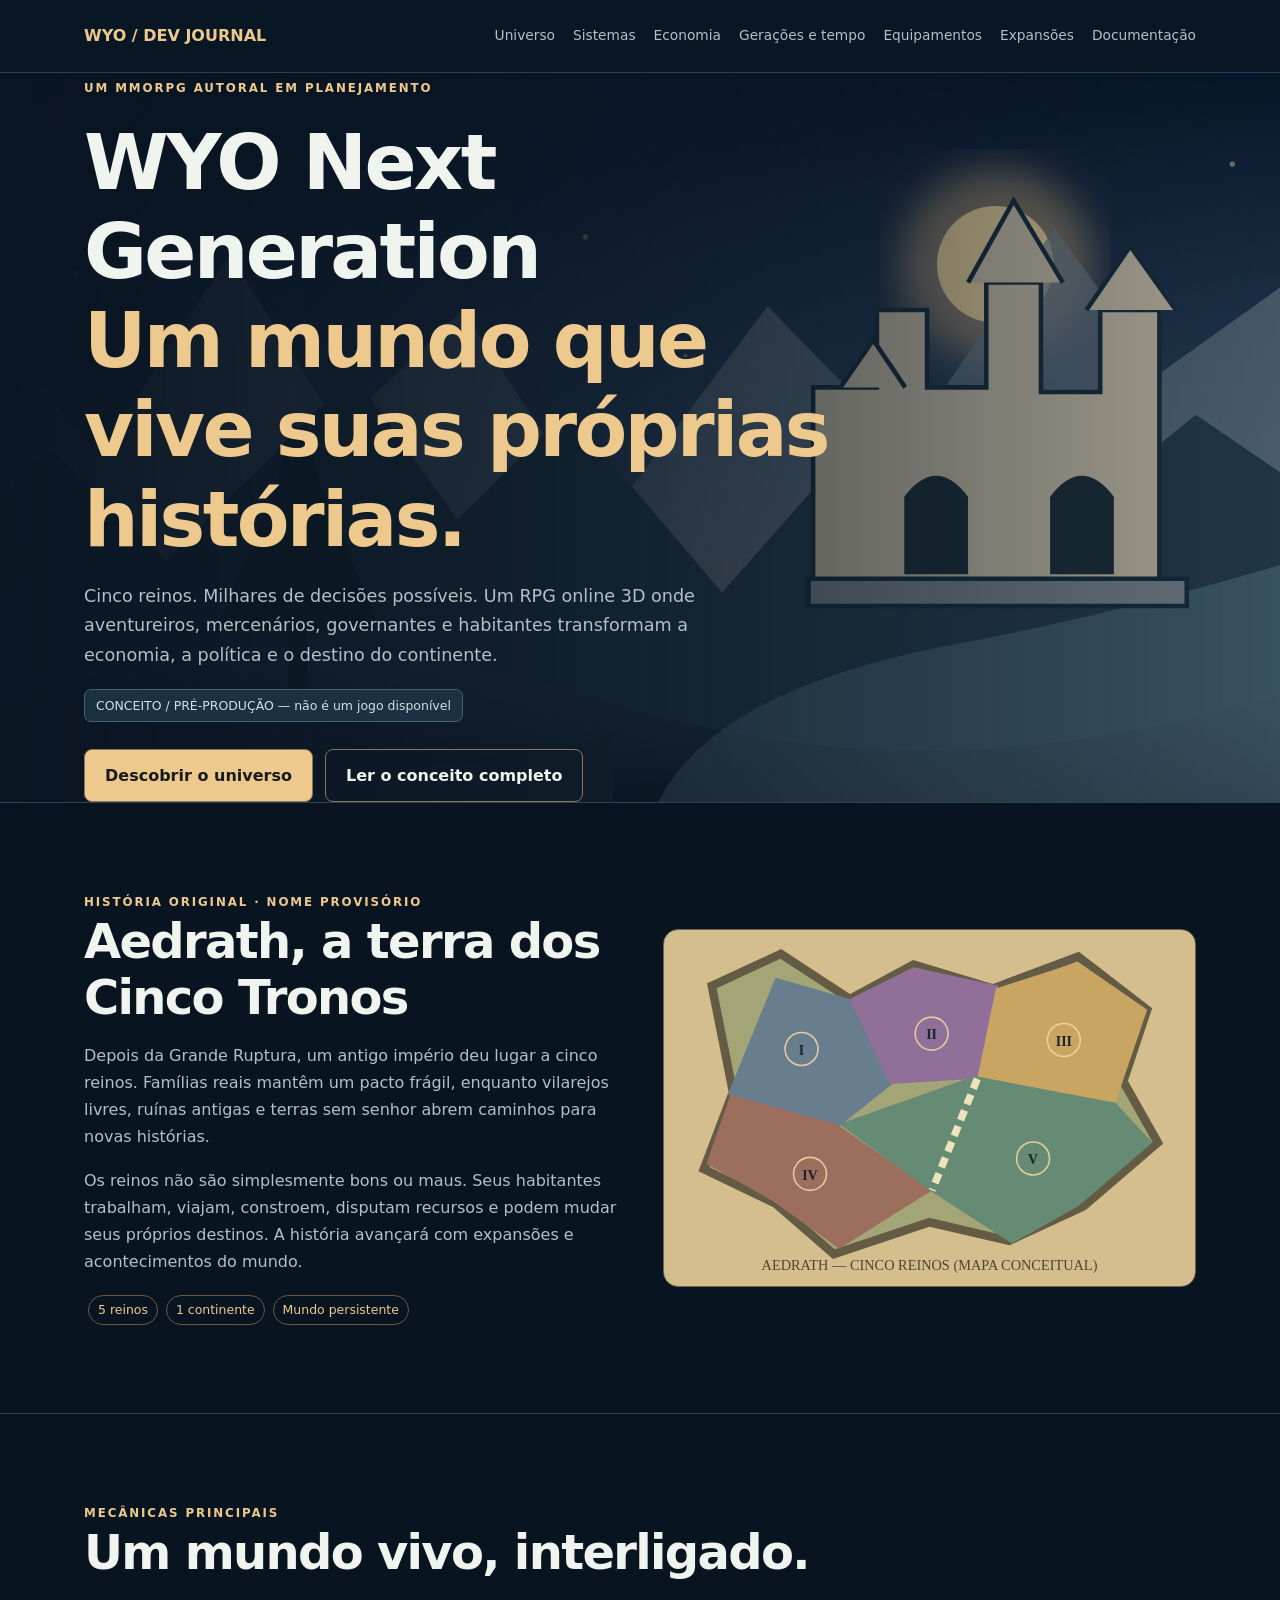
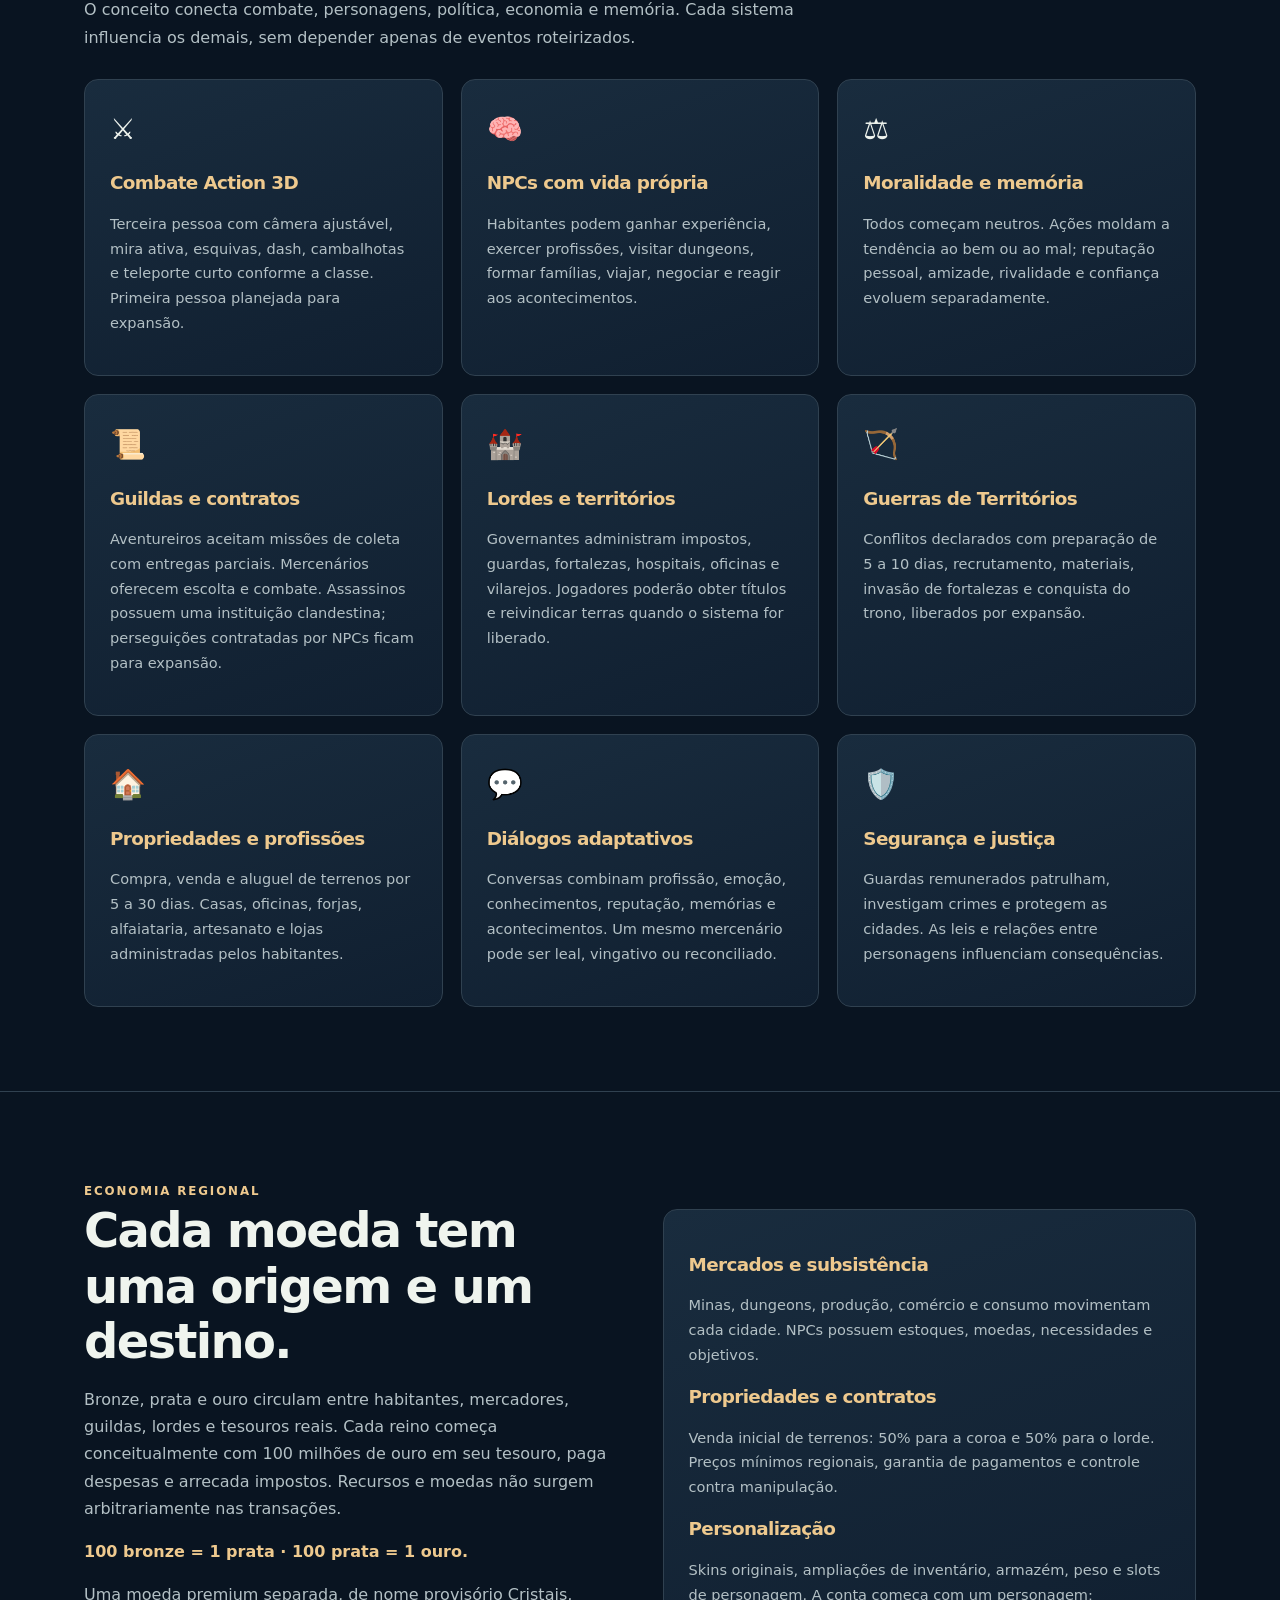
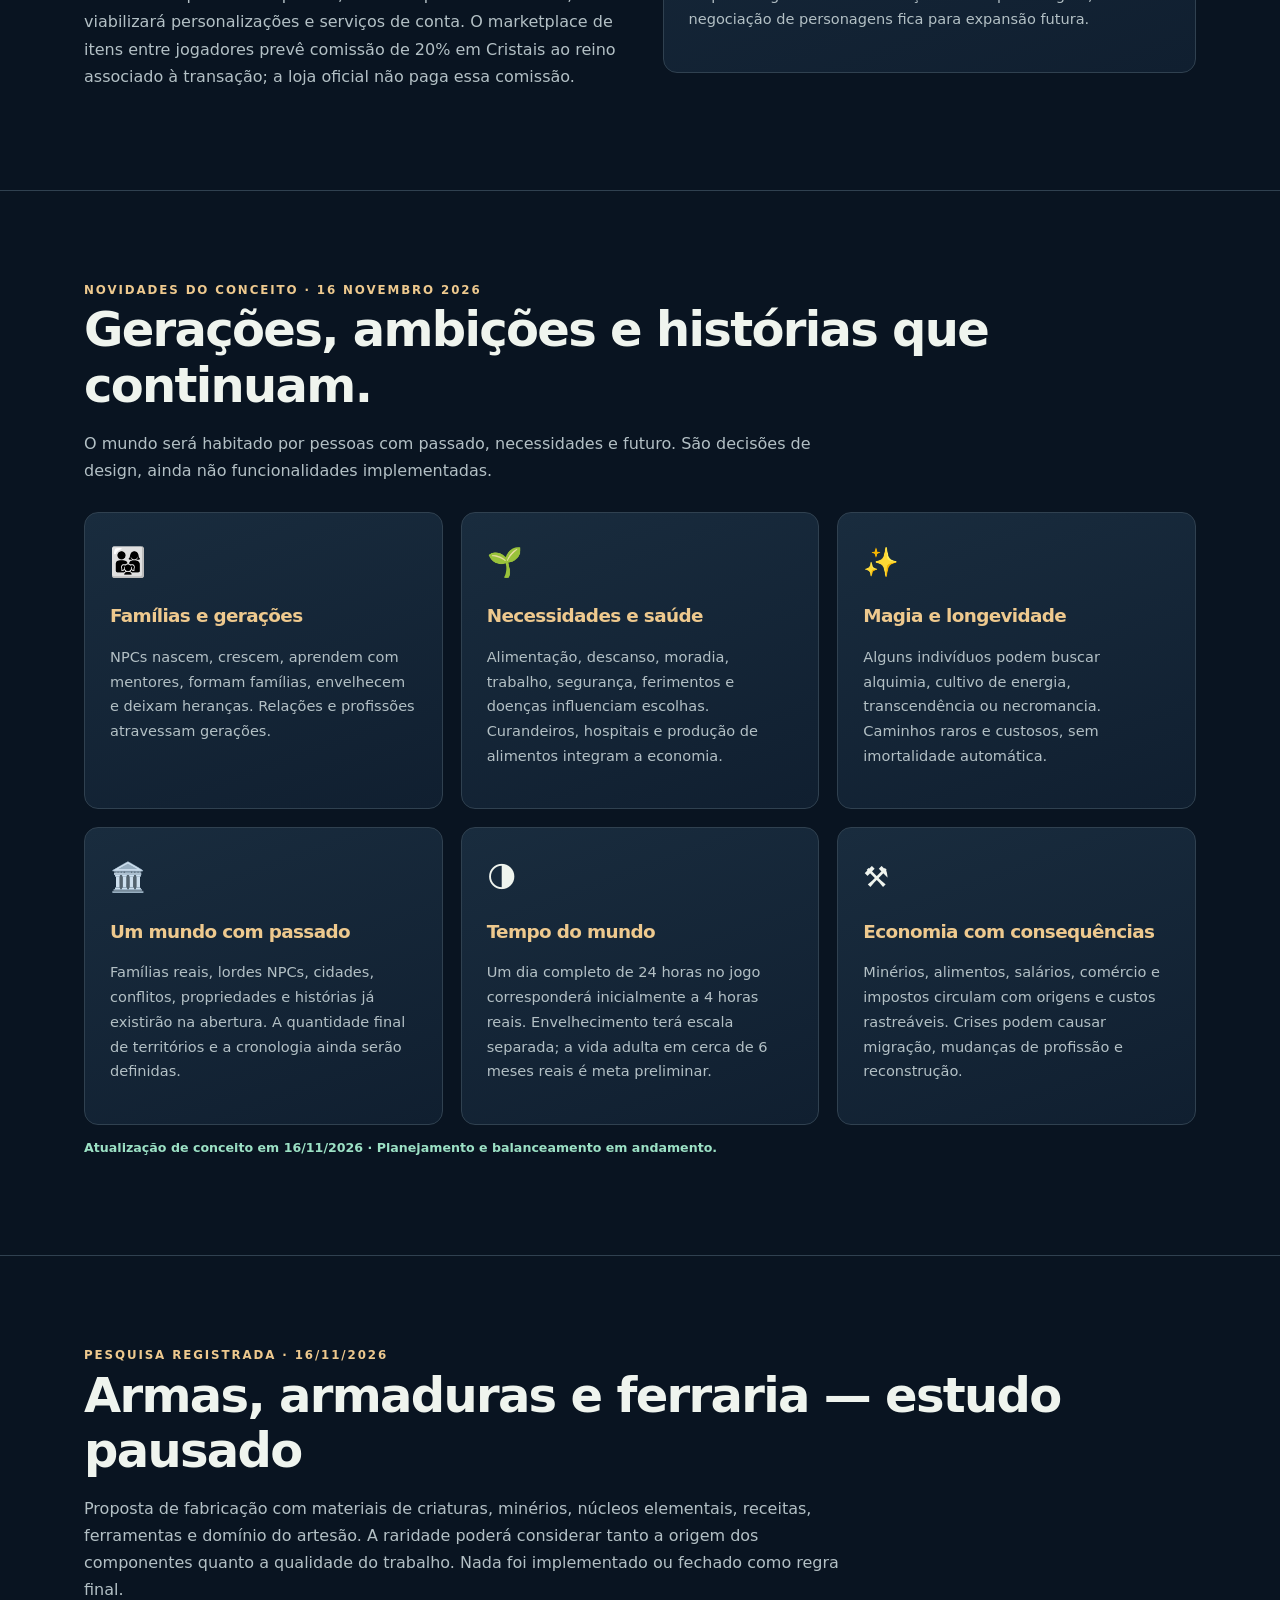
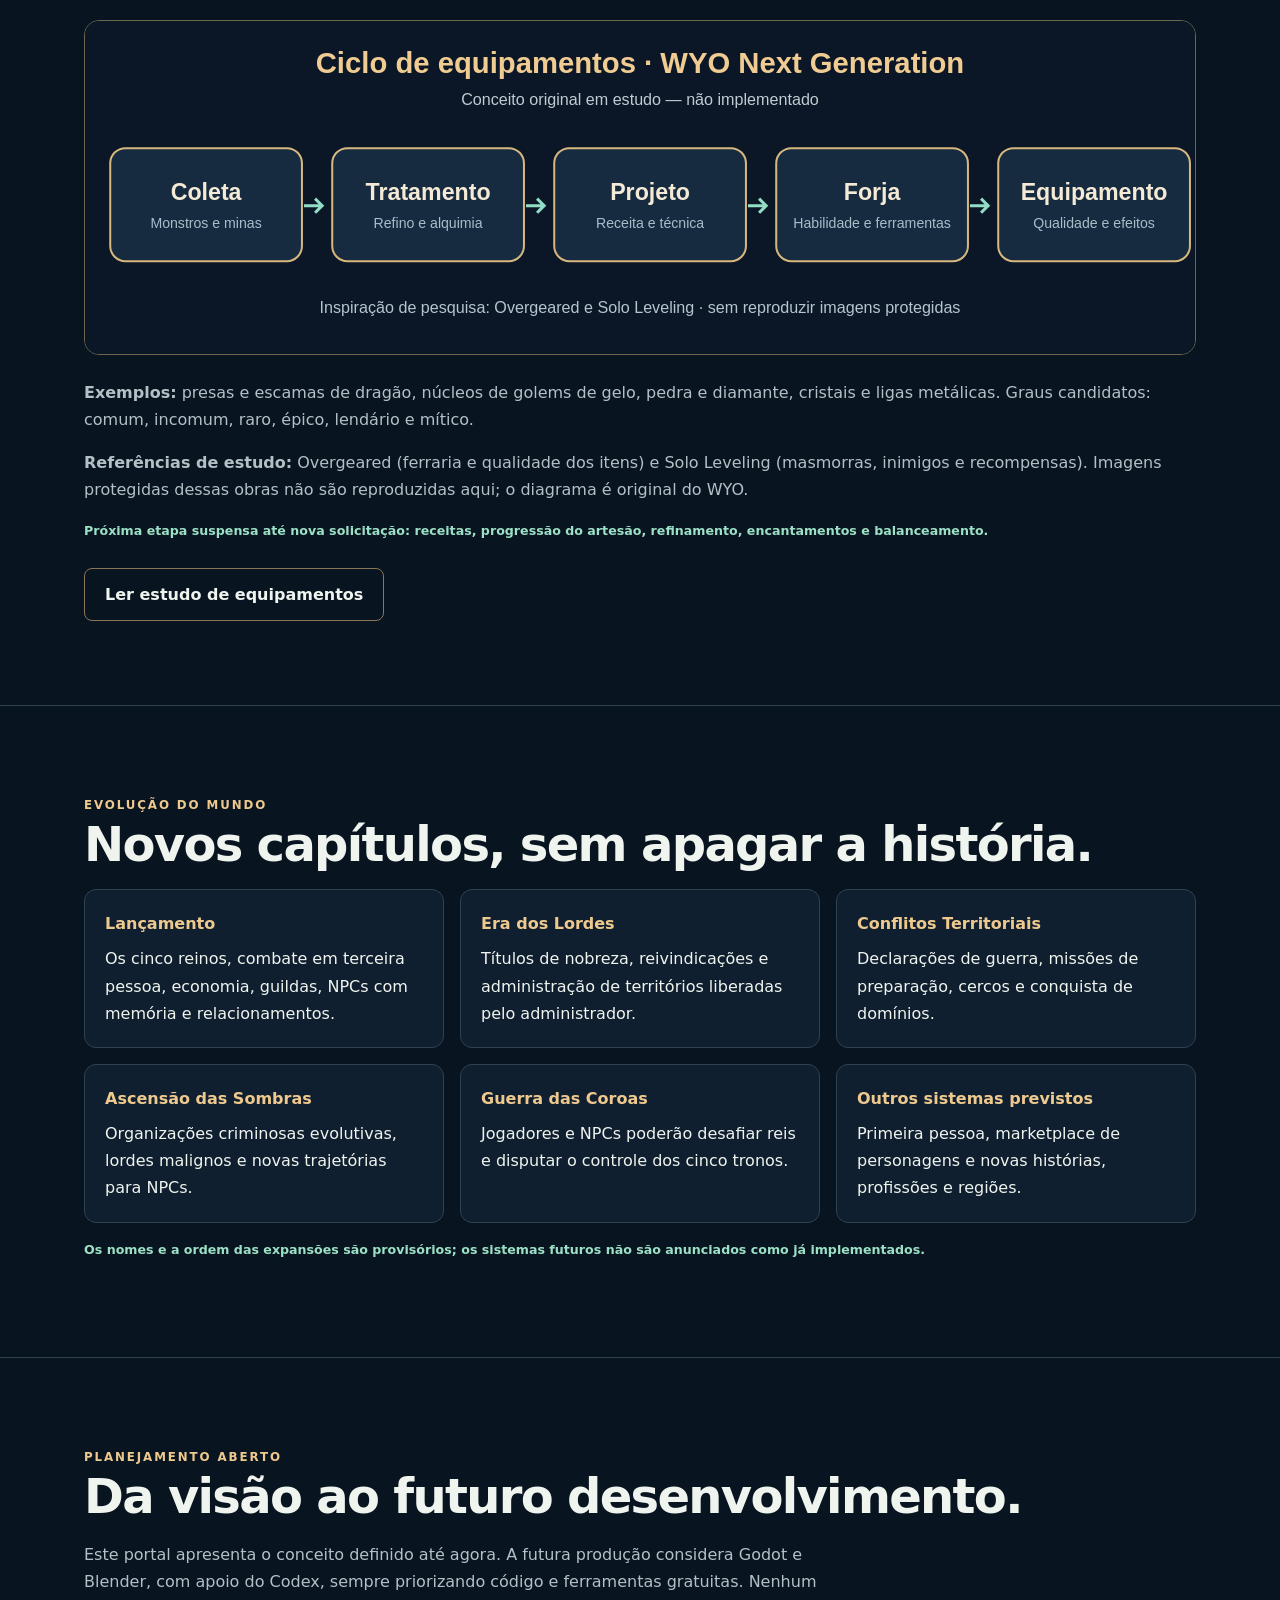
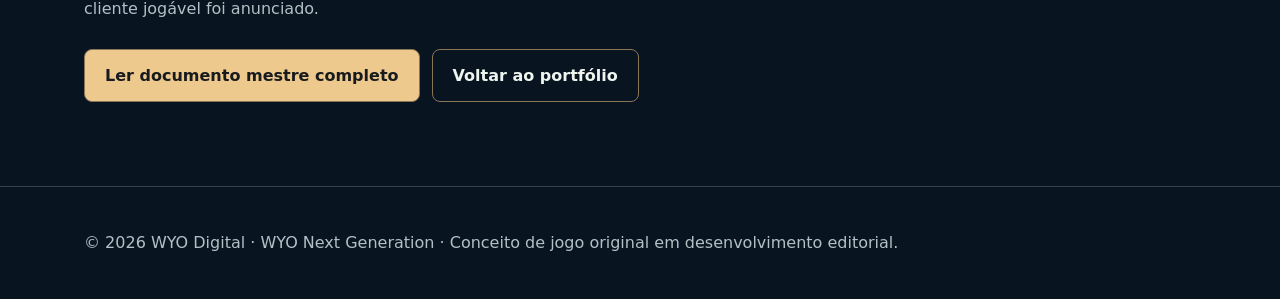
==== commit 0613880d: "docs: publicar estudo de equipamentos pausado e referencias" ====
--- a/assets/mmorpg/index.html
+++ b/assets/mmorpg/index.html
@@ -1,6 +1,6 @@
 <!doctype html><html lang="pt-BR"><head><meta charset="utf-8"><meta name="viewport" content="width=device-width,initial-scale=1"><meta name="theme-color" content="#0a1421"><meta name="description" content="WYO Next Generation: conceito original de MMORPG 3D com cinco reinos, combate action, NPCs vivos, economia e política dinâmica."><title>WYO Next Generation — Um Mundo Vivo</title><style>
 :root{--bg:#091421;--panel:#101f30;--panel2:#192c3e;--text:#eff4ee;--muted:#b3c0c5;--gold:#eec98e;--line:#304150;--mint:#9ce1c5}*{box-sizing:border-box}html{scroll-behavior:smooth}body{margin:0;background:var(--bg);font:16px/1.7 system-ui,-apple-system,Segoe UI,sans-serif;color:var(--text)}a{color:inherit;text-decoration:none}.wrap{max-width:1160px;margin:auto;padding:0 24px}header{position:sticky;top:0;z-index:5;background:#0a1826ee;backdrop-filter:blur(12px);border-bottom:1px solid var(--line)}header .wrap{display:flex;justify-content:space-between;align-items:center;gap:18px;min-height:72px}nav{display:flex;flex-wrap:wrap;gap:18px}nav a{color:var(--muted);font-size:.86rem}.brand{font-weight:800;color:var(--gold)}.hero{min-height:615px;background:linear-gradient(90deg,#091421f5 2%,#091421bc 40%,#09142125),url('hero.svg') center/cover;display:flex;align-items:center;border-bottom:1px solid var(--line)}.hero .wrap{width:100%}.eyebrow{font-weight:800;letter-spacing:.16em;text-transform:uppercase;font-size:.74rem;color:var(--gold)}h1,h2,h3{line-height:1.16;letter-spacing:-.035em}h1{font-size:clamp(2.6rem,6vw,5.4rem);max-width:780px;margin:18px 0}h2{font-size:clamp(1.85rem,3.8vw,3rem);margin:0 0 16px}h3{font-size:1.15rem;color:var(--gold)}p{color:var(--muted)}.lead{font-size:1.1rem;max-width:690px}.actions{display:flex;flex-wrap:wrap;gap:12px;margin-top:27px}.btn{display:inline-block;padding:12px 20px;border-radius:8px;font-weight:750;border:1px solid #8b7557}.btn.primary{background:var(--gold);color:#181b1d}.notice{display:inline-block;background:#1b3041;border:1px solid #456073;padding:5px 11px;border-radius:7px;color:#d2e0e6;font-size:.78rem}.section{padding:84px 0;border-bottom:1px solid var(--line)}.intro{max-width:780px}.grid{display:grid;grid-template-columns:repeat(3,minmax(0,1fr));gap:18px;margin-top:28px}.card{border:1px solid var(--line);border-radius:14px;padding:25px;background:linear-gradient(160deg,var(--panel2),var(--panel));min-height:185px}.card p{font-size:.91rem}.card .ico{font-size:1.8rem}.two{display:grid;grid-template-columns:1fr 1fr;align-items:center;gap:45px}.map{width:100%;border-radius:15px;border:1px solid #6e654f}.pill{display:inline-block;color:var(--gold);border:1px solid #6b5840;border-radius:20px;font-size:.78rem;padding:3px 9px;margin:4px}.steps{list-style:none;padding:0;display:grid;grid-template-columns:repeat(3,1fr);gap:16px}.steps li{background:var(--panel);border:1px solid var(--line);border-radius:12px;padding:20px}.steps strong{display:block;color:var(--gold);margin-bottom:8px}.meta{color:var(--mint);font-size:.79rem;font-weight:700}footer{padding:42px 0;color:var(--muted)}@media(max-width:760px){header .wrap{align-items:start;flex-direction:column;padding:14px 20px}nav{gap:10px}.hero{min-height:530px;background-position:60% center}.two,.grid,.steps{grid-template-columns:1fr}.section{padding:54px 0}.wrap{padding:0 19px}}
-</style></head><body><header><div class="wrap"><a class="brand" href="/">WYO / DEV JOURNAL</a><nav aria-label="Navegação"><a href="#universo">Universo</a><a href="#sistemas">Sistemas</a><a href="#economia">Economia</a><a href="#geracoes">Gerações e tempo</a><a href="#expansoes">Expansões</a><a href="#documentacao">Documentação</a></nav></div></header>
+</style></head><body><header><div class="wrap"><a class="brand" href="/">WYO / DEV JOURNAL</a><nav aria-label="Navegação"><a href="#universo">Universo</a><a href="#sistemas">Sistemas</a><a href="#economia">Economia</a><a href="#geracoes">Gerações e tempo</a><a href="#equipamentos">Equipamentos</a><a href="#expansoes">Expansões</a><a href="#documentacao">Documentação</a></nav></div></header>
 <main><section class="hero"><div class="wrap"><span class="eyebrow">Um MMORPG autoral em planejamento</span><h1>WYO Next Generation<br><span style="color:var(--gold)">Um mundo que vive suas próprias histórias.</span></h1><p class="lead">Cinco reinos. Milhares de decisões possíveis. Um RPG online 3D onde aventureiros, mercenários, governantes e habitantes transformam a economia, a política e o destino do continente.</p><span class="notice">CONCEITO / PRÉ-PRODUÇÃO — não é um jogo disponível</span><div class="actions"><a class="btn primary" href="#sistemas">Descobrir o universo</a><a class="btn" href="#documentacao">Ler o conceito completo</a></div></div></section>
 <section class="section" id="universo"><div class="wrap two"><div><span class="eyebrow">História original · Nome provisório</span><h2>Aedrath, a terra dos Cinco Tronos</h2><p>Depois da Grande Ruptura, um antigo império deu lugar a cinco reinos. Famílias reais mantêm um pacto frágil, enquanto vilarejos livres, ruínas antigas e terras sem senhor abrem caminhos para novas histórias.</p><p>Os reinos não são simplesmente bons ou maus. Seus habitantes trabalham, viajam, constroem, disputam recursos e podem mudar seus próprios destinos. A história avançará com expansões e acontecimentos do mundo.</p><span class="pill">5 reinos</span><span class="pill">1 continente</span><span class="pill">Mundo persistente</span></div><img class="map" src="mapa.svg" alt="Mapa conceitual ilustrativo com cinco regiões do continente de Aedrath"></div></section>
 <section class="section" id="sistemas"><div class="wrap"><span class="eyebrow">Mecânicas principais</span><h2>Um mundo vivo, interligado.</h2><p class="intro">O conceito conecta combate, personagens, política, economia e memória. Cada sistema influencia os demais, sem depender apenas de eventos roteirizados.</p><div class="grid">
@@ -15,5 +15,5 @@
 <article class="card"><div class="ico">🛡️</div><h3>Segurança e justiça</h3><p>Guardas remunerados patrulham, investigam crimes e protegem as cidades. As leis e relações entre personagens influenciam consequências.</p></article>
 </div></div></section>
 <section class="section" id="economia"><div class="wrap two"><div><span class="eyebrow">Economia regional</span><h2>Cada moeda tem uma origem e um destino.</h2><p>Bronze, prata e ouro circulam entre habitantes, mercadores, guildas, lordes e tesouros reais. Cada reino começa conceitualmente com 100 milhões de ouro em seu tesouro, paga despesas e arrecada impostos. Recursos e moedas não surgem arbitrariamente nas transações.</p><p><strong style="color:var(--gold)">100 bronze = 1 prata · 100 prata = 1 ouro.</strong></p><p>Uma moeda premium separada, de nome provisório Cristais, viabilizará personalizações e serviços de conta. O marketplace de itens entre jogadores prevê comissão de 20% em Cristais ao reino associado à transação; a loja oficial não paga essa comissão.</p></div><div class="card"><h3>Mercados e subsistência</h3><p>Minas, dungeons, produção, comércio e consumo movimentam cada cidade. NPCs possuem estoques, moedas, necessidades e objetivos.</p><h3>Propriedades e contratos</h3><p>Venda inicial de terrenos: 50% para a coroa e 50% para o lorde. Preços mínimos regionais, garantia de pagamentos e controle contra manipulação.</p><h3>Personalização</h3><p>Skins originais, ampliações de inventário, armazém, peso e slots de personagem. A conta começa com um personagem; negociação de personagens fica para expansão futura.</p></div></div></section>
-<section class="section" id="geracoes"><div class="wrap"><span class="eyebrow">Novidades do conceito · 16 novembro 2026</span><h2>Gerações, ambições e histórias que continuam.</h2><p class="intro">O mundo será habitado por pessoas com passado, necessidades e futuro. São decisões de design, ainda não funcionalidades implementadas.</p><div class="grid"><article class="card"><div class="ico">👨‍👩‍👧</div><h3>Famílias e gerações</h3><p>NPCs nascem, crescem, aprendem com mentores, formam famílias, envelhecem e deixam heranças. Relações e profissões atravessam gerações.</p></article><article class="card"><div class="ico">🌱</div><h3>Necessidades e saúde</h3><p>Alimentação, descanso, moradia, trabalho, segurança, ferimentos e doenças influenciam escolhas. Curandeiros, hospitais e produção de alimentos integram a economia.</p></article><article class="card"><div class="ico">✨</div><h3>Magia e longevidade</h3><p>Alguns indivíduos podem buscar alquimia, cultivo de energia, transcendência ou necromancia. Caminhos raros e custosos, sem imortalidade automática.</p></article><article class="card"><div class="ico">🏛️</div><h3>Um mundo com passado</h3><p>Famílias reais, lordes NPCs, cidades, conflitos, propriedades e histórias já existirão na abertura. A quantidade final de territórios e a cronologia ainda serão definidas.</p></article><article class="card"><div class="ico">🌗</div><h3>Tempo do mundo</h3><p>Um dia completo de 24 horas no jogo corresponderá inicialmente a 4 horas reais. Envelhecimento terá escala separada; a vida adulta em cerca de 6 meses reais é meta preliminar.</p></article><article class="card"><div class="ico">⚒️</div><h3>Economia com consequências</h3><p>Minérios, alimentos, salários, comércio e impostos circulam com origens e custos rastreáveis. Crises podem causar migração, mudanças de profissão e reconstrução.</p></article></div><p class="meta">Atualização de conceito em 16/11/2026 · Planejamento e balanceamento em andamento.</p></div></section><section class="section" id="expansoes"><div class="wrap"><span class="eyebrow">Evolução do mundo</span><h2>Novos capítulos, sem apagar a história.</h2><ol class="steps"><li><strong>Lançamento</strong>Os cinco reinos, combate em terceira pessoa, economia, guildas, NPCs com memória e relacionamentos.</li><li><strong>Era dos Lordes</strong>Títulos de nobreza, reivindicações e administração de territórios liberadas pelo administrador.</li><li><strong>Conflitos Territoriais</strong>Declarações de guerra, missões de preparação, cercos e conquista de domínios.</li><li><strong>Ascensão das Sombras</strong>Organizações criminosas evolutivas, lordes malignos e novas trajetórias para NPCs.</li><li><strong>Guerra das Coroas</strong>Jogadores e NPCs poderão desafiar reis e disputar o controle dos cinco tronos.</li><li><strong>Outros sistemas previstos</strong>Primeira pessoa, marketplace de personagens e novas histórias, profissões e regiões.</li></ol><p class="meta">Os nomes e a ordem das expansões são provisórios; os sistemas futuros não são anunciados como já implementados.</p></div></section>
+<section class="section" id="geracoes"><div class="wrap"><span class="eyebrow">Novidades do conceito · 16 novembro 2026</span><h2>Gerações, ambições e histórias que continuam.</h2><p class="intro">O mundo será habitado por pessoas com passado, necessidades e futuro. São decisões de design, ainda não funcionalidades implementadas.</p><div class="grid"><article class="card"><div class="ico">👨‍👩‍👧</div><h3>Famílias e gerações</h3><p>NPCs nascem, crescem, aprendem com mentores, formam famílias, envelhecem e deixam heranças. Relações e profissões atravessam gerações.</p></article><article class="card"><div class="ico">🌱</div><h3>Necessidades e saúde</h3><p>Alimentação, descanso, moradia, trabalho, segurança, ferimentos e doenças influenciam escolhas. Curandeiros, hospitais e produção de alimentos integram a economia.</p></article><article class="card"><div class="ico">✨</div><h3>Magia e longevidade</h3><p>Alguns indivíduos podem buscar alquimia, cultivo de energia, transcendência ou necromancia. Caminhos raros e custosos, sem imortalidade automática.</p></article><article class="card"><div class="ico">🏛️</div><h3>Um mundo com passado</h3><p>Famílias reais, lordes NPCs, cidades, conflitos, propriedades e histórias já existirão na abertura. A quantidade final de territórios e a cronologia ainda serão definidas.</p></article><article class="card"><div class="ico">🌗</div><h3>Tempo do mundo</h3><p>Um dia completo de 24 horas no jogo corresponderá inicialmente a 4 horas reais. Envelhecimento terá escala separada; a vida adulta em cerca de 6 meses reais é meta preliminar.</p></article><article class="card"><div class="ico">⚒️</div><h3>Economia com consequências</h3><p>Minérios, alimentos, salários, comércio e impostos circulam com origens e custos rastreáveis. Crises podem causar migração, mudanças de profissão e reconstrução.</p></article></div><p class="meta">Atualização de conceito em 16/11/2026 · Planejamento e balanceamento em andamento.</p></div></section><section class="section" id="equipamentos"><div class="wrap"><span class="eyebrow">Pesquisa registrada · 16/11/2026</span><h2>Armas, armaduras e ferraria — estudo pausado</h2><p class="intro">Proposta de fabricação com materiais de criaturas, minérios, núcleos elementais, receitas, ferramentas e domínio do artesão. A raridade poderá considerar tanto a origem dos componentes quanto a qualidade do trabalho. Nada foi implementado ou fechado como regra final.</p><img class="map" src="./ciclo_equipamentos.svg" alt="Diagrama original do ciclo de fabricação: coleta, tratamento, projeto, forja e equipamento"><p><strong>Exemplos:</strong> presas e escamas de dragão, núcleos de golems de gelo, pedra e diamante, cristais e ligas metálicas. Graus candidatos: comum, incomum, raro, épico, lendário e mítico.</p><p><strong>Referências de estudo:</strong> Overgeared (ferraria e qualidade dos itens) e Solo Leveling (masmorras, inimigos e recompensas). Imagens protegidas dessas obras não são reproduzidas aqui; o diagrama é original do WYO.</p><p class="meta">Próxima etapa suspensa até nova solicitação: receitas, progressão do artesão, refinamento, encantamentos e balanceamento.</p><div class="actions"><a class="btn" href="./conceito.html#cap-20">Ler estudo de equipamentos</a></div></div></section><section class="section" id="expansoes"><div class="wrap"><span class="eyebrow">Evolução do mundo</span><h2>Novos capítulos, sem apagar a história.</h2><ol class="steps"><li><strong>Lançamento</strong>Os cinco reinos, combate em terceira pessoa, economia, guildas, NPCs com memória e relacionamentos.</li><li><strong>Era dos Lordes</strong>Títulos de nobreza, reivindicações e administração de territórios liberadas pelo administrador.</li><li><strong>Conflitos Territoriais</strong>Declarações de guerra, missões de preparação, cercos e conquista de domínios.</li><li><strong>Ascensão das Sombras</strong>Organizações criminosas evolutivas, lordes malignos e novas trajetórias para NPCs.</li><li><strong>Guerra das Coroas</strong>Jogadores e NPCs poderão desafiar reis e disputar o controle dos cinco tronos.</li><li><strong>Outros sistemas previstos</strong>Primeira pessoa, marketplace de personagens e novas histórias, profissões e regiões.</li></ol><p class="meta">Os nomes e a ordem das expansões são provisórios; os sistemas futuros não são anunciados como já implementados.</p></div></section>
 <section class="section" id="documentacao"><div class="wrap"><span class="eyebrow">Planejamento aberto</span><h2>Da visão ao futuro desenvolvimento.</h2><p class="intro">Este portal apresenta o conceito definido até agora. A futura produção considera Godot e Blender, com apoio do Codex, sempre priorizando código e ferramentas gratuitas. Nenhum cliente jogável foi anunciado.</p><div class="actions"><a class="btn primary" href="./conceito.html">Ler documento mestre completo</a><a class="btn" href="/">Voltar ao portfólio</a></div></div></section></main><footer><div class="wrap">© 2026 WYO Digital · WYO Next Generation · Conceito de jogo original em desenvolvimento editorial.</div></footer></body></html>
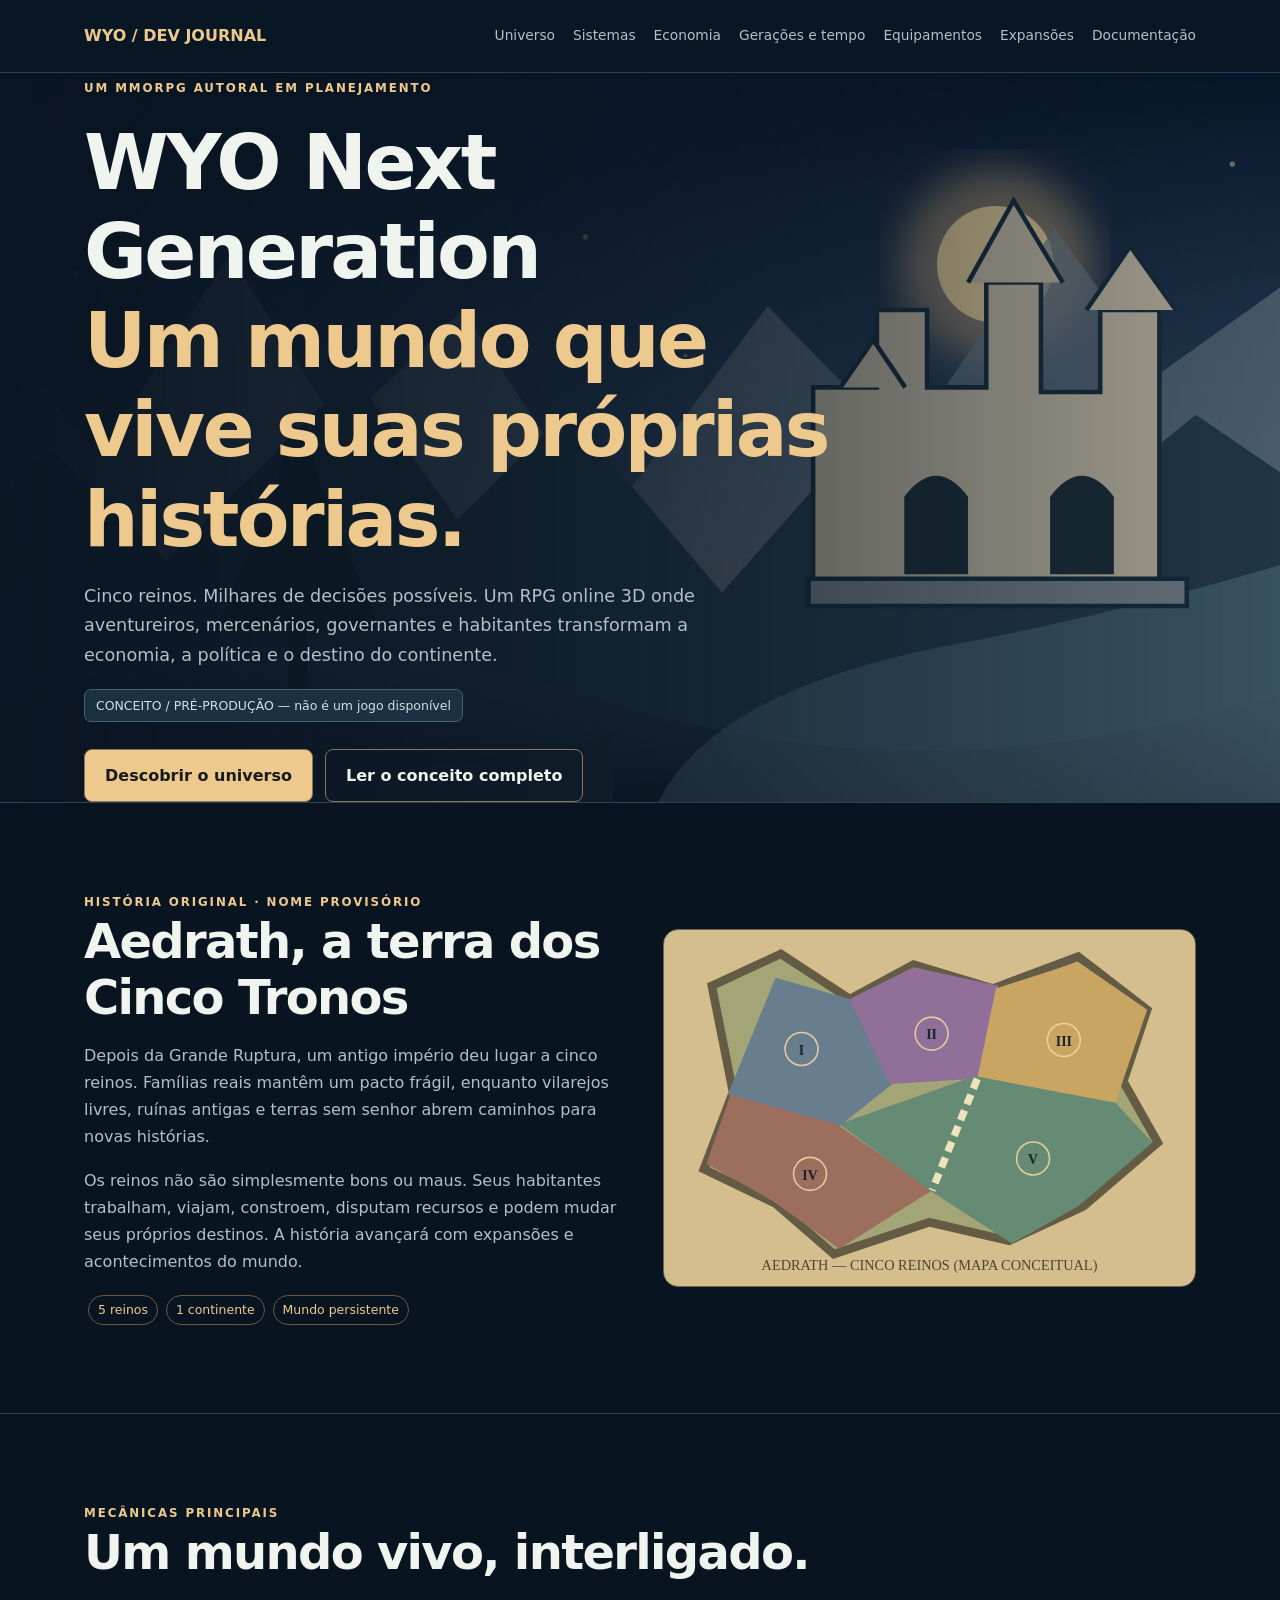
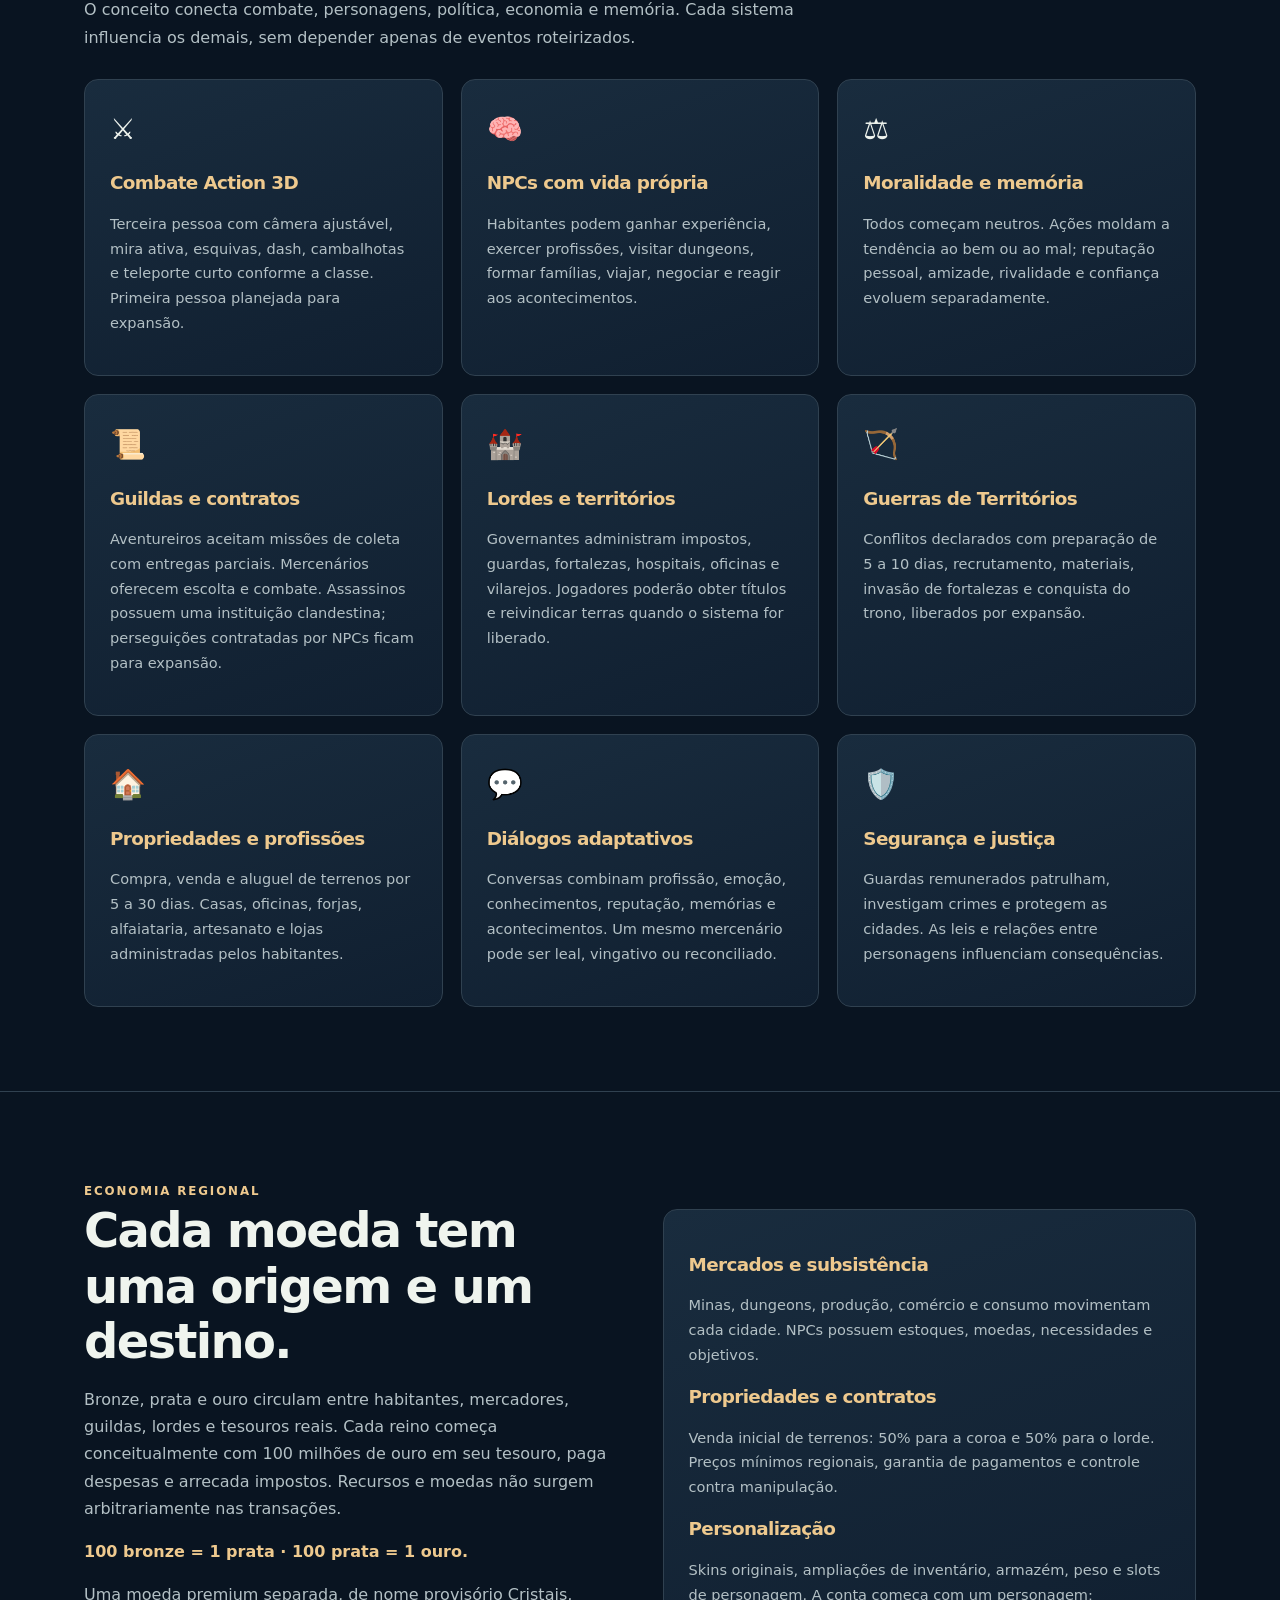
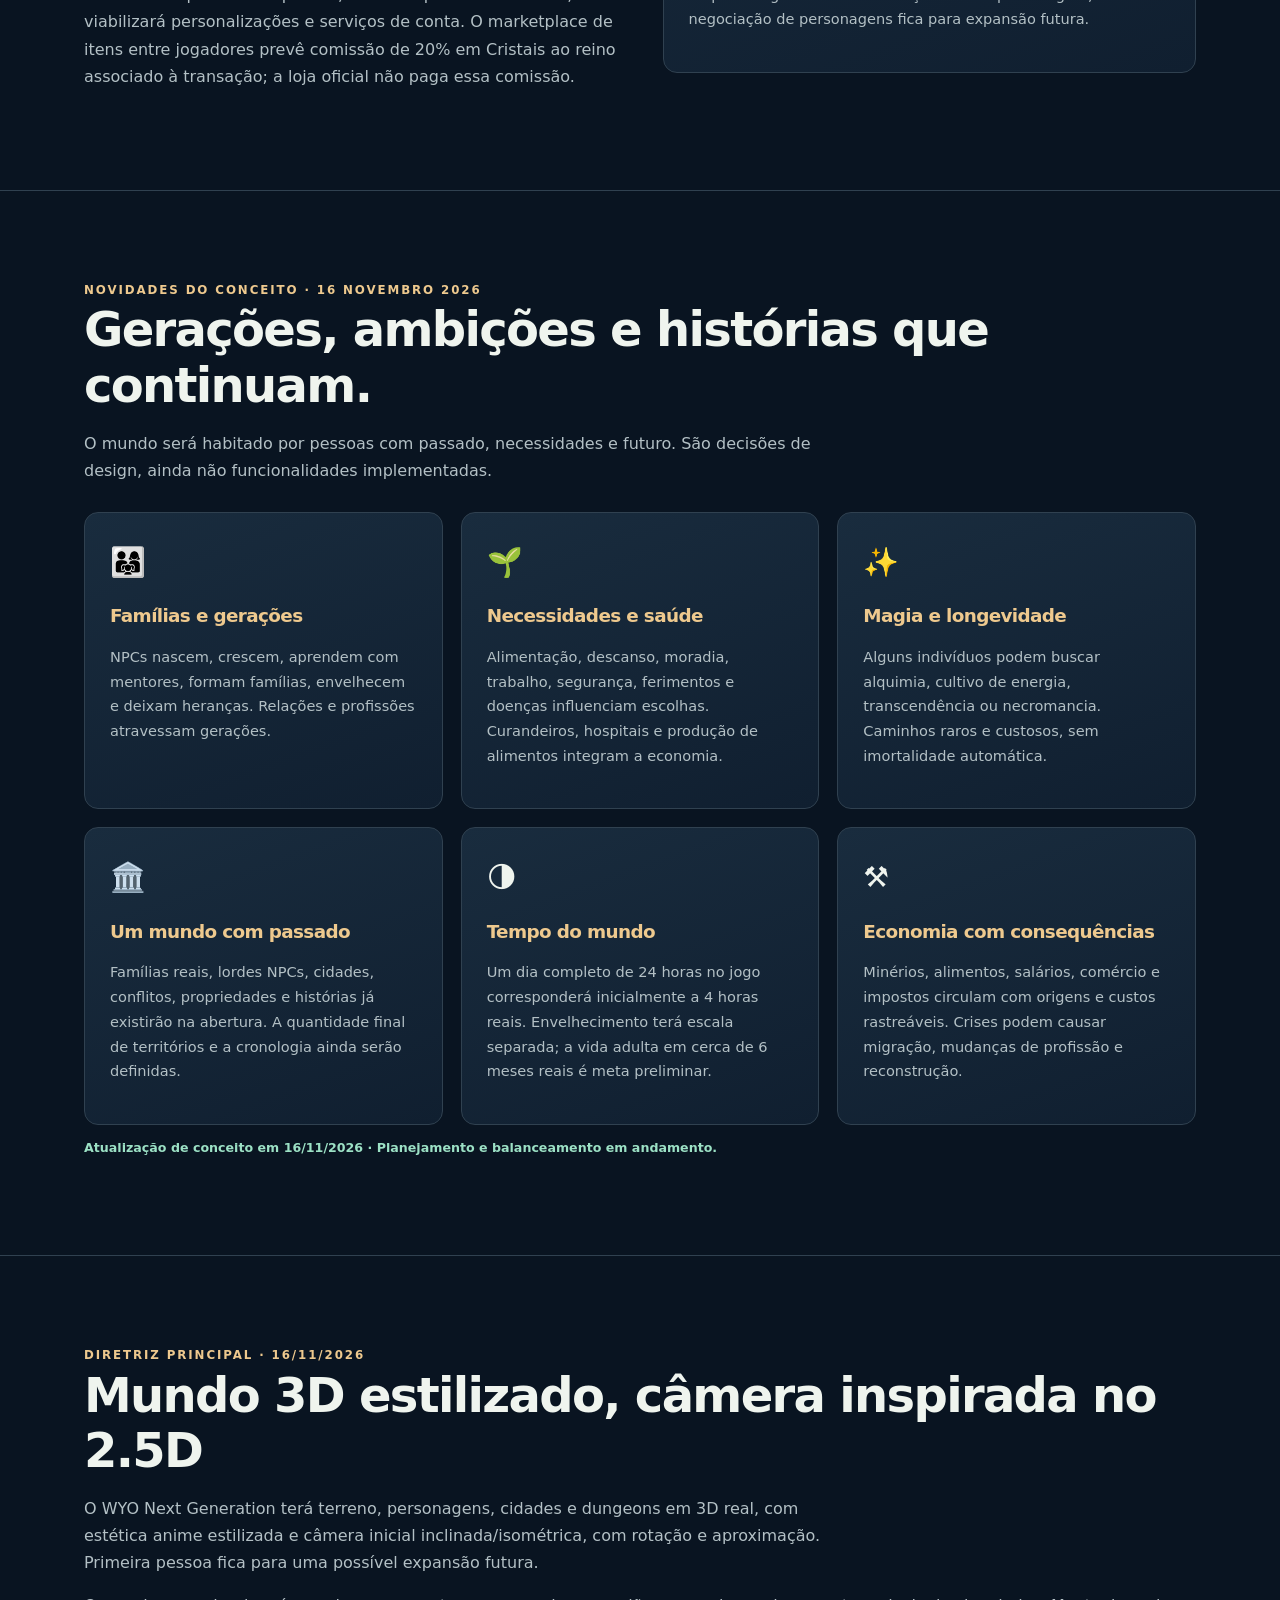
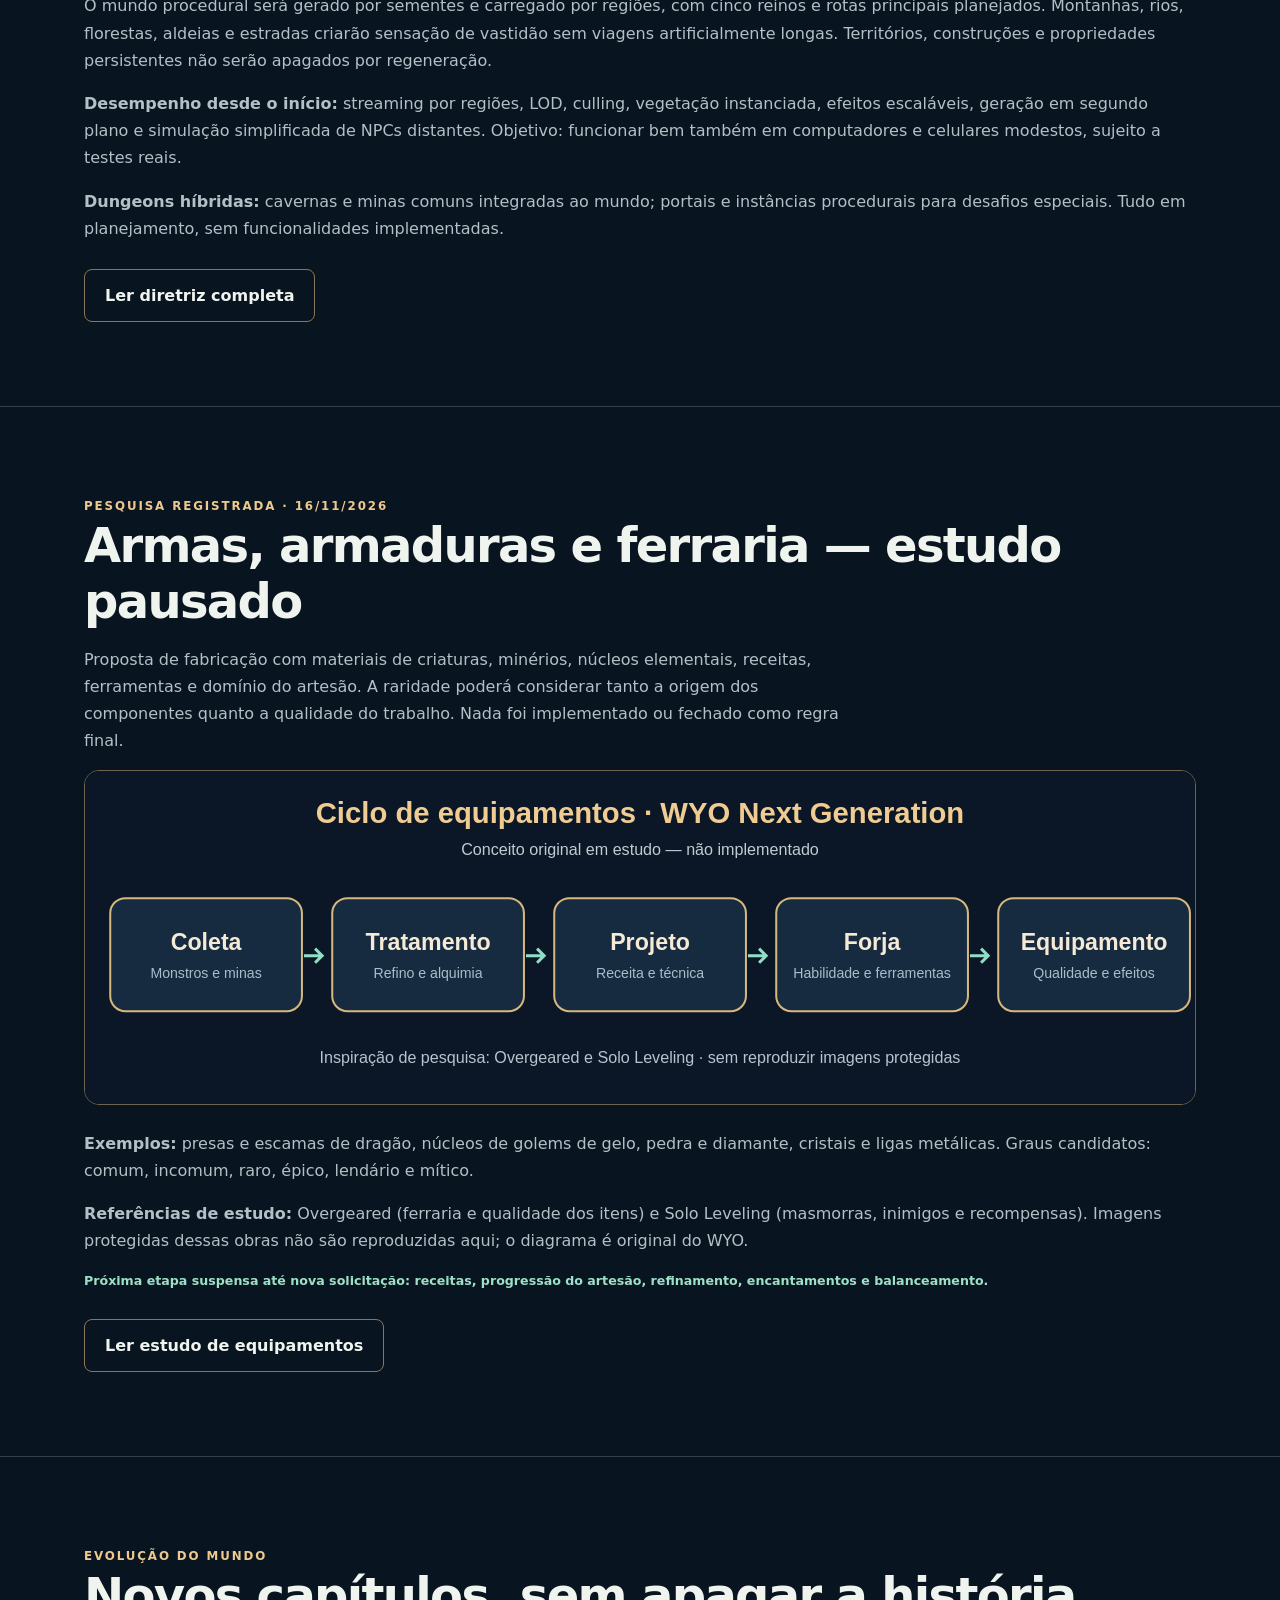
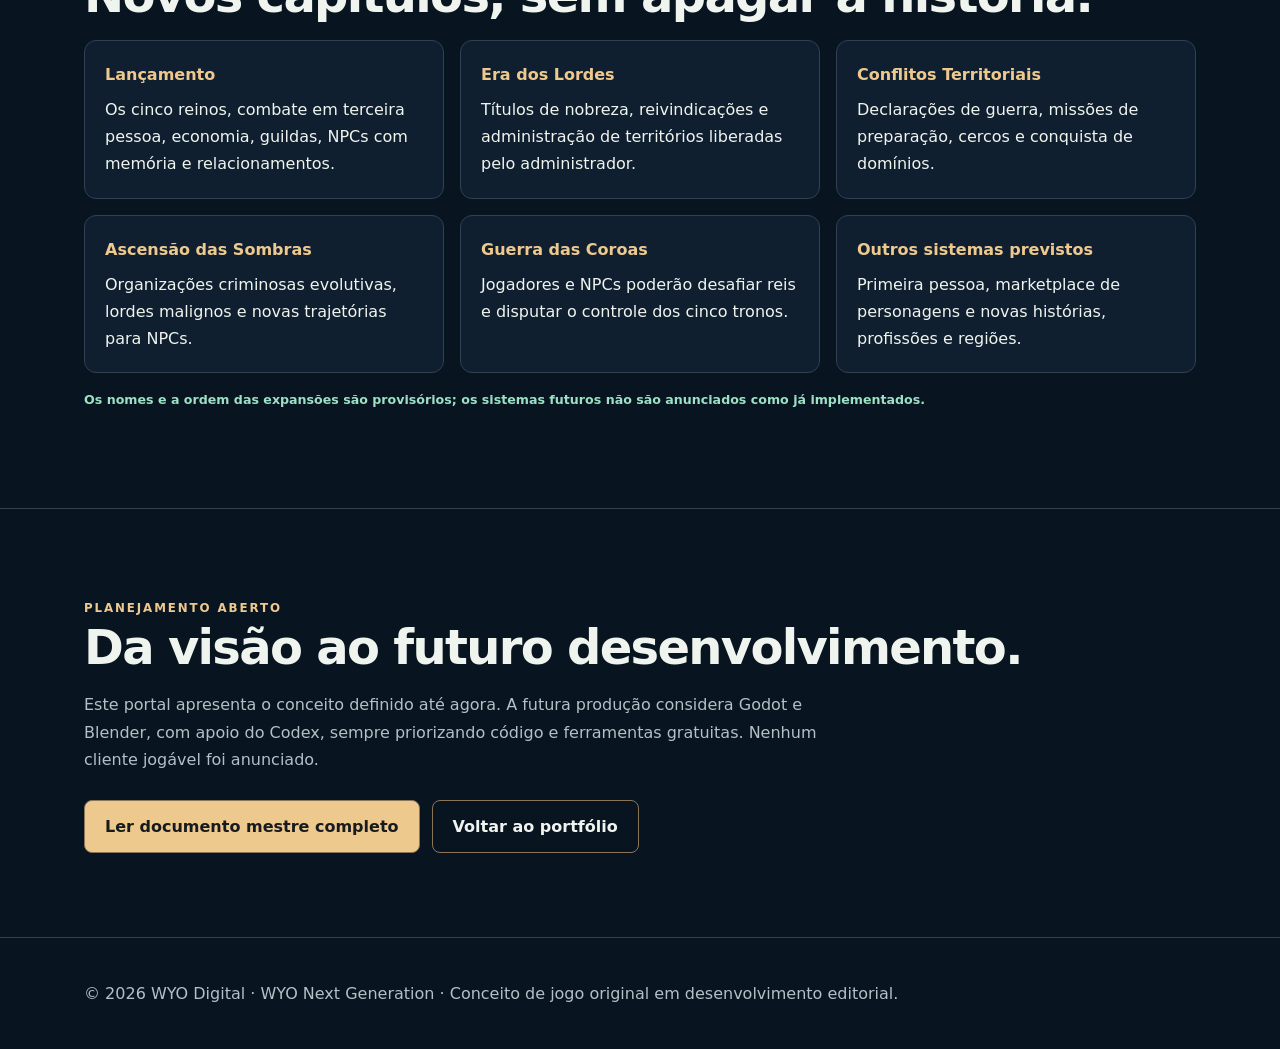
==== commit 2ae19971: "docs: alinhar site e repositorio com diretriz 3D procedural" ====
--- a/assets/mmorpg/index.html
+++ b/assets/mmorpg/index.html
@@ -15,5 +15,5 @@
 <article class="card"><div class="ico">🛡️</div><h3>Segurança e justiça</h3><p>Guardas remunerados patrulham, investigam crimes e protegem as cidades. As leis e relações entre personagens influenciam consequências.</p></article>
 </div></div></section>
 <section class="section" id="economia"><div class="wrap two"><div><span class="eyebrow">Economia regional</span><h2>Cada moeda tem uma origem e um destino.</h2><p>Bronze, prata e ouro circulam entre habitantes, mercadores, guildas, lordes e tesouros reais. Cada reino começa conceitualmente com 100 milhões de ouro em seu tesouro, paga despesas e arrecada impostos. Recursos e moedas não surgem arbitrariamente nas transações.</p><p><strong style="color:var(--gold)">100 bronze = 1 prata · 100 prata = 1 ouro.</strong></p><p>Uma moeda premium separada, de nome provisório Cristais, viabilizará personalizações e serviços de conta. O marketplace de itens entre jogadores prevê comissão de 20% em Cristais ao reino associado à transação; a loja oficial não paga essa comissão.</p></div><div class="card"><h3>Mercados e subsistência</h3><p>Minas, dungeons, produção, comércio e consumo movimentam cada cidade. NPCs possuem estoques, moedas, necessidades e objetivos.</p><h3>Propriedades e contratos</h3><p>Venda inicial de terrenos: 50% para a coroa e 50% para o lorde. Preços mínimos regionais, garantia de pagamentos e controle contra manipulação.</p><h3>Personalização</h3><p>Skins originais, ampliações de inventário, armazém, peso e slots de personagem. A conta começa com um personagem; negociação de personagens fica para expansão futura.</p></div></div></section>
-<section class="section" id="geracoes"><div class="wrap"><span class="eyebrow">Novidades do conceito · 16 novembro 2026</span><h2>Gerações, ambições e histórias que continuam.</h2><p class="intro">O mundo será habitado por pessoas com passado, necessidades e futuro. São decisões de design, ainda não funcionalidades implementadas.</p><div class="grid"><article class="card"><div class="ico">👨‍👩‍👧</div><h3>Famílias e gerações</h3><p>NPCs nascem, crescem, aprendem com mentores, formam famílias, envelhecem e deixam heranças. Relações e profissões atravessam gerações.</p></article><article class="card"><div class="ico">🌱</div><h3>Necessidades e saúde</h3><p>Alimentação, descanso, moradia, trabalho, segurança, ferimentos e doenças influenciam escolhas. Curandeiros, hospitais e produção de alimentos integram a economia.</p></article><article class="card"><div class="ico">✨</div><h3>Magia e longevidade</h3><p>Alguns indivíduos podem buscar alquimia, cultivo de energia, transcendência ou necromancia. Caminhos raros e custosos, sem imortalidade automática.</p></article><article class="card"><div class="ico">🏛️</div><h3>Um mundo com passado</h3><p>Famílias reais, lordes NPCs, cidades, conflitos, propriedades e histórias já existirão na abertura. A quantidade final de territórios e a cronologia ainda serão definidas.</p></article><article class="card"><div class="ico">🌗</div><h3>Tempo do mundo</h3><p>Um dia completo de 24 horas no jogo corresponderá inicialmente a 4 horas reais. Envelhecimento terá escala separada; a vida adulta em cerca de 6 meses reais é meta preliminar.</p></article><article class="card"><div class="ico">⚒️</div><h3>Economia com consequências</h3><p>Minérios, alimentos, salários, comércio e impostos circulam com origens e custos rastreáveis. Crises podem causar migração, mudanças de profissão e reconstrução.</p></article></div><p class="meta">Atualização de conceito em 16/11/2026 · Planejamento e balanceamento em andamento.</p></div></section><section class="section" id="equipamentos"><div class="wrap"><span class="eyebrow">Pesquisa registrada · 16/11/2026</span><h2>Armas, armaduras e ferraria — estudo pausado</h2><p class="intro">Proposta de fabricação com materiais de criaturas, minérios, núcleos elementais, receitas, ferramentas e domínio do artesão. A raridade poderá considerar tanto a origem dos componentes quanto a qualidade do trabalho. Nada foi implementado ou fechado como regra final.</p><img class="map" src="./ciclo_equipamentos.svg" alt="Diagrama original do ciclo de fabricação: coleta, tratamento, projeto, forja e equipamento"><p><strong>Exemplos:</strong> presas e escamas de dragão, núcleos de golems de gelo, pedra e diamante, cristais e ligas metálicas. Graus candidatos: comum, incomum, raro, épico, lendário e mítico.</p><p><strong>Referências de estudo:</strong> Overgeared (ferraria e qualidade dos itens) e Solo Leveling (masmorras, inimigos e recompensas). Imagens protegidas dessas obras não são reproduzidas aqui; o diagrama é original do WYO.</p><p class="meta">Próxima etapa suspensa até nova solicitação: receitas, progressão do artesão, refinamento, encantamentos e balanceamento.</p><div class="actions"><a class="btn" href="./conceito.html#cap-20">Ler estudo de equipamentos</a></div></div></section><section class="section" id="expansoes"><div class="wrap"><span class="eyebrow">Evolução do mundo</span><h2>Novos capítulos, sem apagar a história.</h2><ol class="steps"><li><strong>Lançamento</strong>Os cinco reinos, combate em terceira pessoa, economia, guildas, NPCs com memória e relacionamentos.</li><li><strong>Era dos Lordes</strong>Títulos de nobreza, reivindicações e administração de territórios liberadas pelo administrador.</li><li><strong>Conflitos Territoriais</strong>Declarações de guerra, missões de preparação, cercos e conquista de domínios.</li><li><strong>Ascensão das Sombras</strong>Organizações criminosas evolutivas, lordes malignos e novas trajetórias para NPCs.</li><li><strong>Guerra das Coroas</strong>Jogadores e NPCs poderão desafiar reis e disputar o controle dos cinco tronos.</li><li><strong>Outros sistemas previstos</strong>Primeira pessoa, marketplace de personagens e novas histórias, profissões e regiões.</li></ol><p class="meta">Os nomes e a ordem das expansões são provisórios; os sistemas futuros não são anunciados como já implementados.</p></div></section>
+<section class="section" id="geracoes"><div class="wrap"><span class="eyebrow">Novidades do conceito · 16 novembro 2026</span><h2>Gerações, ambições e histórias que continuam.</h2><p class="intro">O mundo será habitado por pessoas com passado, necessidades e futuro. São decisões de design, ainda não funcionalidades implementadas.</p><div class="grid"><article class="card"><div class="ico">👨‍👩‍👧</div><h3>Famílias e gerações</h3><p>NPCs nascem, crescem, aprendem com mentores, formam famílias, envelhecem e deixam heranças. Relações e profissões atravessam gerações.</p></article><article class="card"><div class="ico">🌱</div><h3>Necessidades e saúde</h3><p>Alimentação, descanso, moradia, trabalho, segurança, ferimentos e doenças influenciam escolhas. Curandeiros, hospitais e produção de alimentos integram a economia.</p></article><article class="card"><div class="ico">✨</div><h3>Magia e longevidade</h3><p>Alguns indivíduos podem buscar alquimia, cultivo de energia, transcendência ou necromancia. Caminhos raros e custosos, sem imortalidade automática.</p></article><article class="card"><div class="ico">🏛️</div><h3>Um mundo com passado</h3><p>Famílias reais, lordes NPCs, cidades, conflitos, propriedades e histórias já existirão na abertura. A quantidade final de territórios e a cronologia ainda serão definidas.</p></article><article class="card"><div class="ico">🌗</div><h3>Tempo do mundo</h3><p>Um dia completo de 24 horas no jogo corresponderá inicialmente a 4 horas reais. Envelhecimento terá escala separada; a vida adulta em cerca de 6 meses reais é meta preliminar.</p></article><article class="card"><div class="ico">⚒️</div><h3>Economia com consequências</h3><p>Minérios, alimentos, salários, comércio e impostos circulam com origens e custos rastreáveis. Crises podem causar migração, mudanças de profissão e reconstrução.</p></article></div><p class="meta">Atualização de conceito em 16/11/2026 · Planejamento e balanceamento em andamento.</p></div></section><section class="section" id="diretriz-visual"><div class="wrap"><span class="eyebrow">Diretriz principal · 16/11/2026</span><h2>Mundo 3D estilizado, câmera inspirada no 2.5D</h2><p class="intro">O WYO Next Generation terá terreno, personagens, cidades e dungeons em 3D real, com estética anime estilizada e câmera inicial inclinada/isométrica, com rotação e aproximação. Primeira pessoa fica para uma possível expansão futura.</p><p>O mundo procedural será gerado por sementes e carregado por regiões, com cinco reinos e rotas principais planejados. Montanhas, rios, florestas, aldeias e estradas criarão sensação de vastidão sem viagens artificialmente longas. Territórios, construções e propriedades persistentes não serão apagados por regeneração.</p><p><strong>Desempenho desde o início:</strong> streaming por regiões, LOD, culling, vegetação instanciada, efeitos escaláveis, geração em segundo plano e simulação simplificada de NPCs distantes. Objetivo: funcionar bem também em computadores e celulares modestos, sujeito a testes reais.</p><p><strong>Dungeons híbridas:</strong> cavernas e minas comuns integradas ao mundo; portais e instâncias procedurais para desafios especiais. Tudo em planejamento, sem funcionalidades implementadas.</p><div class="actions"><a class="btn" href="./conceito.html#cap-21">Ler diretriz completa</a></div></div></section><section class="section" id="equipamentos"><div class="wrap"><span class="eyebrow">Pesquisa registrada · 16/11/2026</span><h2>Armas, armaduras e ferraria — estudo pausado</h2><p class="intro">Proposta de fabricação com materiais de criaturas, minérios, núcleos elementais, receitas, ferramentas e domínio do artesão. A raridade poderá considerar tanto a origem dos componentes quanto a qualidade do trabalho. Nada foi implementado ou fechado como regra final.</p><img class="map" src="./ciclo_equipamentos.svg" alt="Diagrama original do ciclo de fabricação: coleta, tratamento, projeto, forja e equipamento"><p><strong>Exemplos:</strong> presas e escamas de dragão, núcleos de golems de gelo, pedra e diamante, cristais e ligas metálicas. Graus candidatos: comum, incomum, raro, épico, lendário e mítico.</p><p><strong>Referências de estudo:</strong> Overgeared (ferraria e qualidade dos itens) e Solo Leveling (masmorras, inimigos e recompensas). Imagens protegidas dessas obras não são reproduzidas aqui; o diagrama é original do WYO.</p><p class="meta">Próxima etapa suspensa até nova solicitação: receitas, progressão do artesão, refinamento, encantamentos e balanceamento.</p><div class="actions"><a class="btn" href="./conceito.html#cap-20">Ler estudo de equipamentos</a></div></div></section><section class="section" id="expansoes"><div class="wrap"><span class="eyebrow">Evolução do mundo</span><h2>Novos capítulos, sem apagar a história.</h2><ol class="steps"><li><strong>Lançamento</strong>Os cinco reinos, combate em terceira pessoa, economia, guildas, NPCs com memória e relacionamentos.</li><li><strong>Era dos Lordes</strong>Títulos de nobreza, reivindicações e administração de territórios liberadas pelo administrador.</li><li><strong>Conflitos Territoriais</strong>Declarações de guerra, missões de preparação, cercos e conquista de domínios.</li><li><strong>Ascensão das Sombras</strong>Organizações criminosas evolutivas, lordes malignos e novas trajetórias para NPCs.</li><li><strong>Guerra das Coroas</strong>Jogadores e NPCs poderão desafiar reis e disputar o controle dos cinco tronos.</li><li><strong>Outros sistemas previstos</strong>Primeira pessoa, marketplace de personagens e novas histórias, profissões e regiões.</li></ol><p class="meta">Os nomes e a ordem das expansões são provisórios; os sistemas futuros não são anunciados como já implementados.</p></div></section>
 <section class="section" id="documentacao"><div class="wrap"><span class="eyebrow">Planejamento aberto</span><h2>Da visão ao futuro desenvolvimento.</h2><p class="intro">Este portal apresenta o conceito definido até agora. A futura produção considera Godot e Blender, com apoio do Codex, sempre priorizando código e ferramentas gratuitas. Nenhum cliente jogável foi anunciado.</p><div class="actions"><a class="btn primary" href="./conceito.html">Ler documento mestre completo</a><a class="btn" href="/">Voltar ao portfólio</a></div></div></section></main><footer><div class="wrap">© 2026 WYO Digital · WYO Next Generation · Conceito de jogo original em desenvolvimento editorial.</div></footer></body></html>
